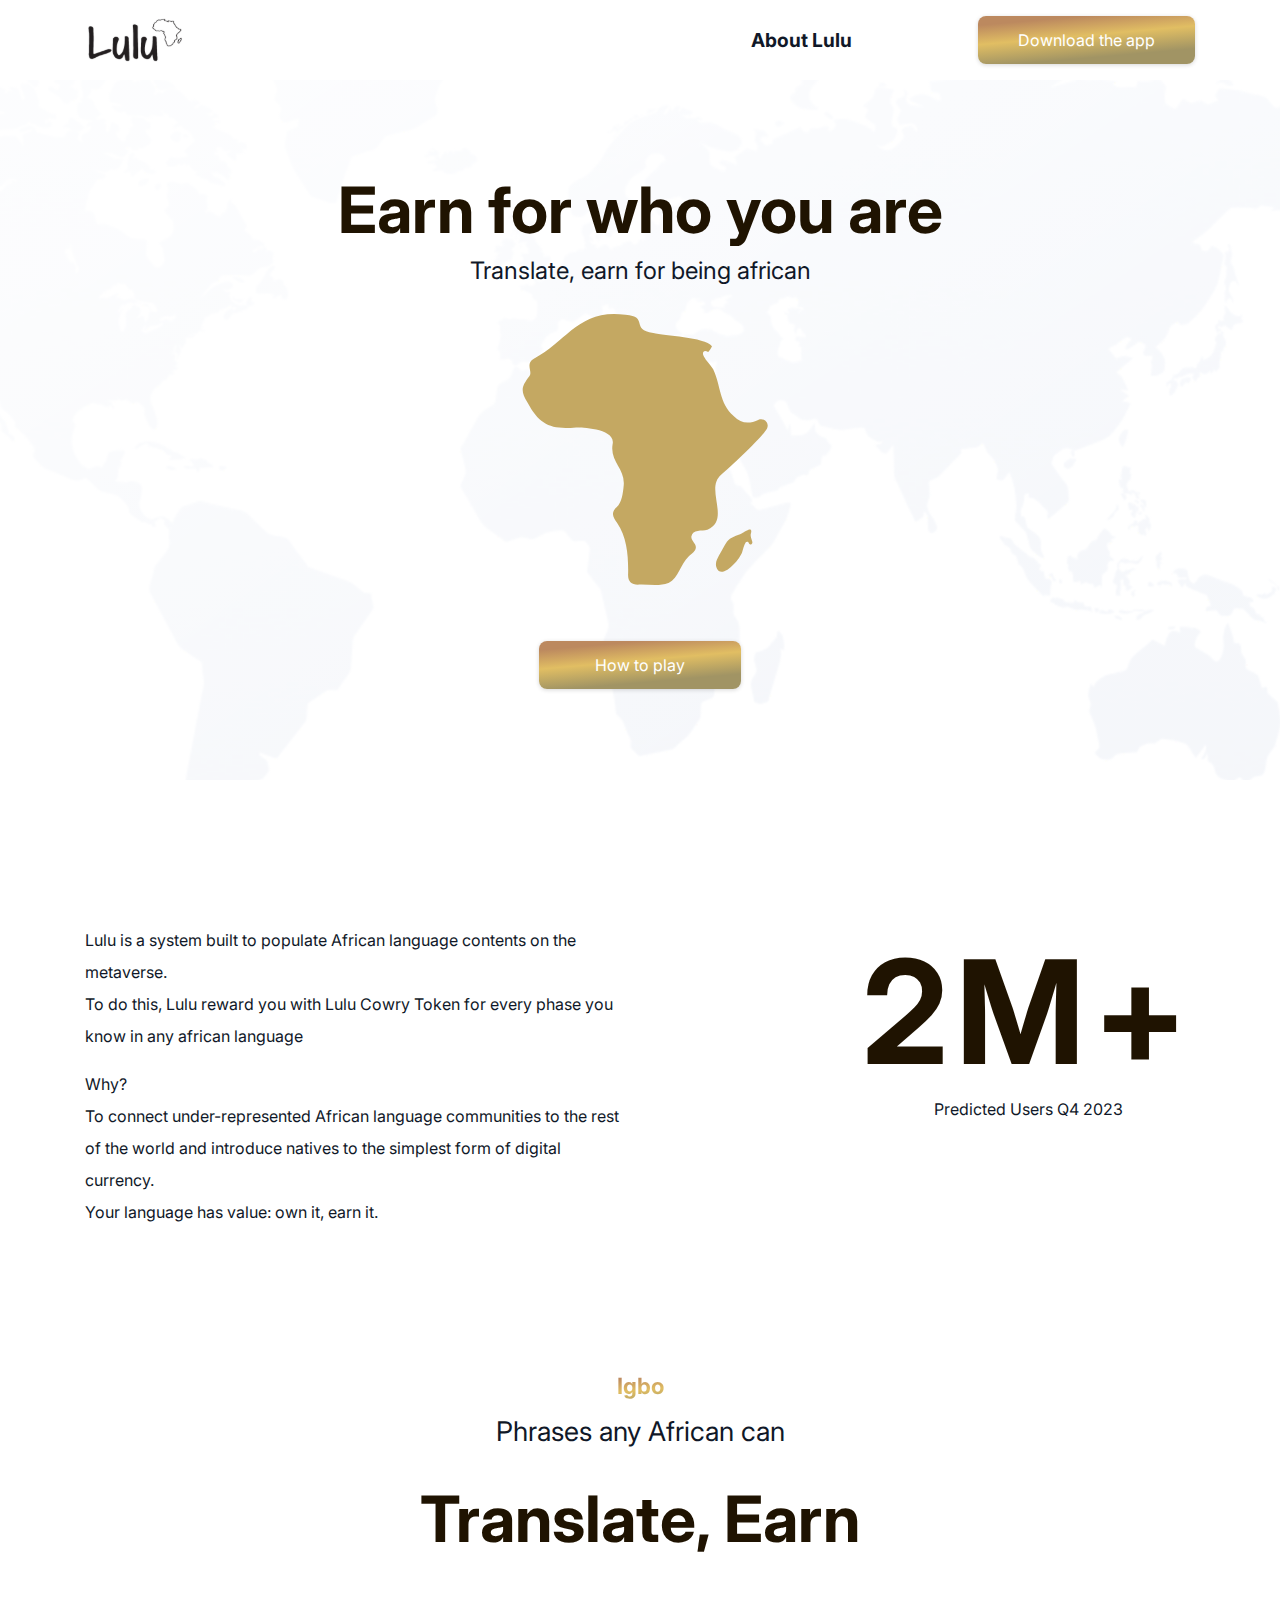
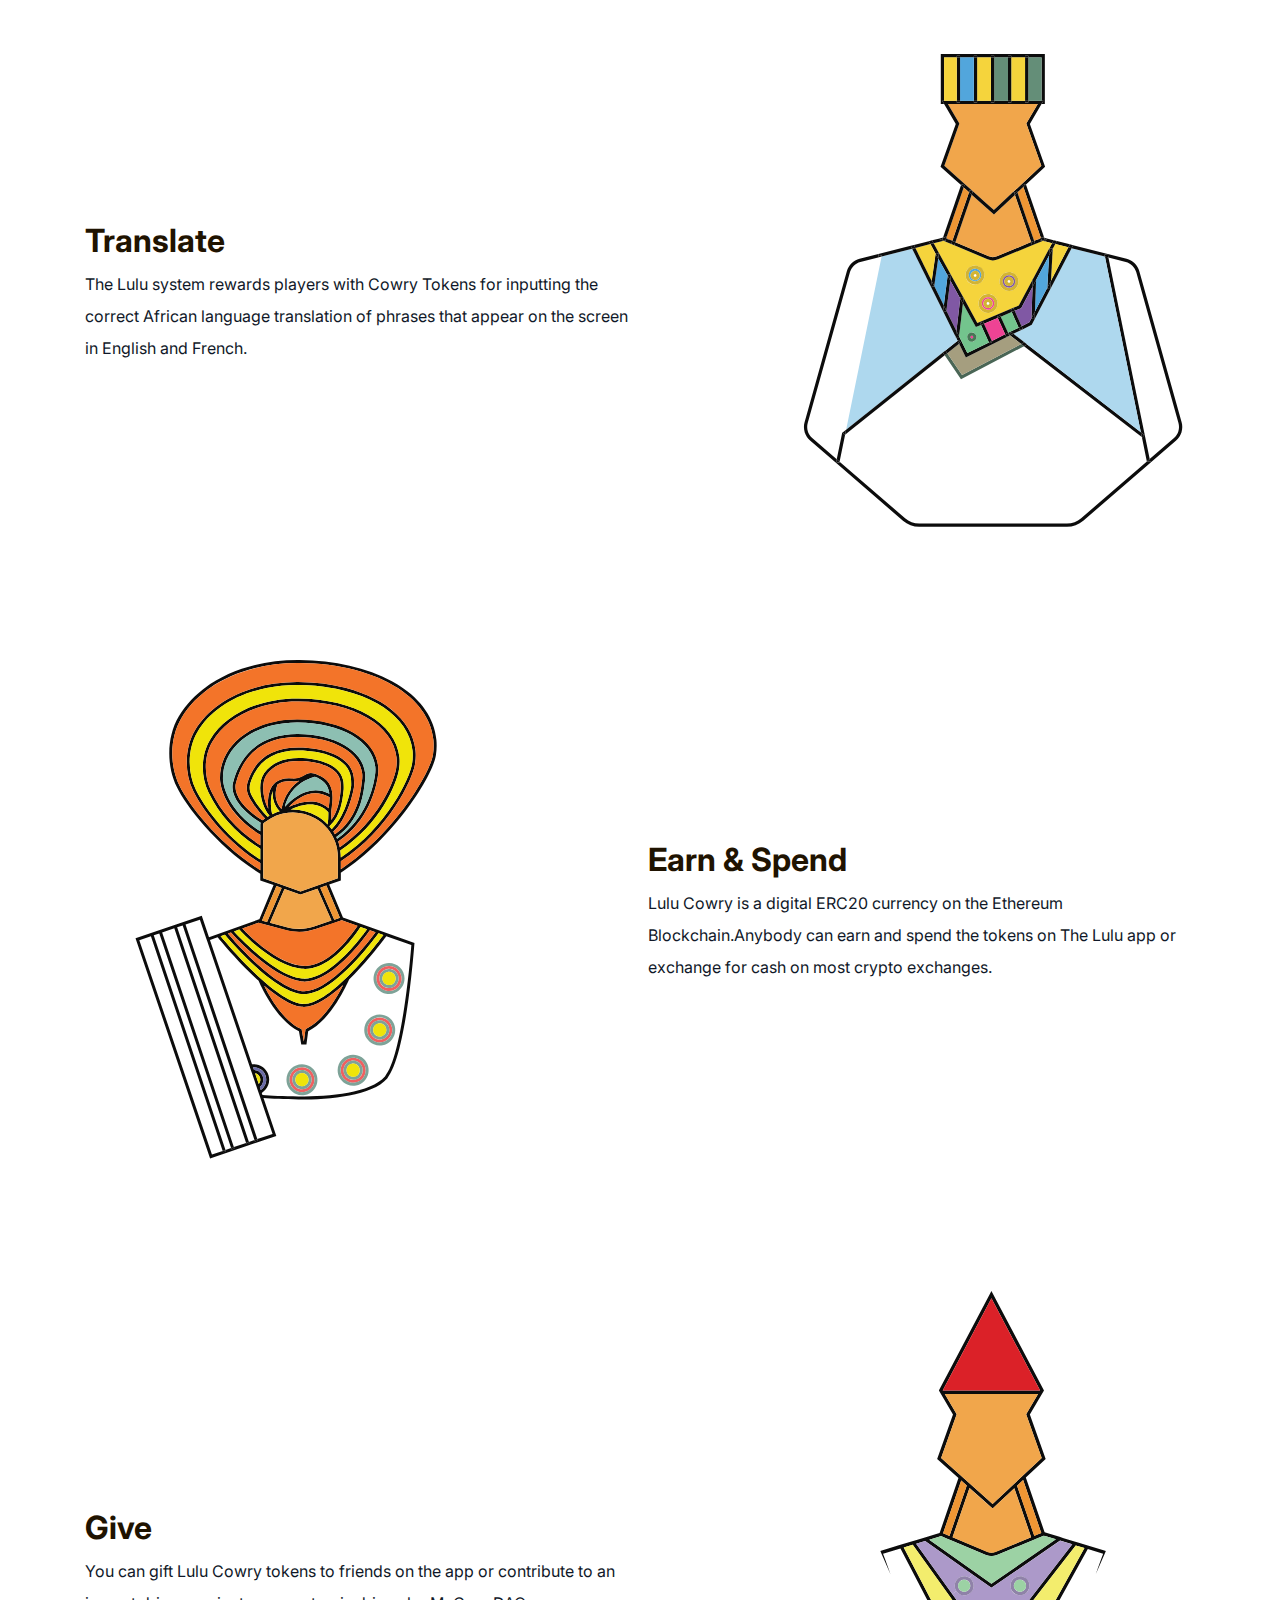
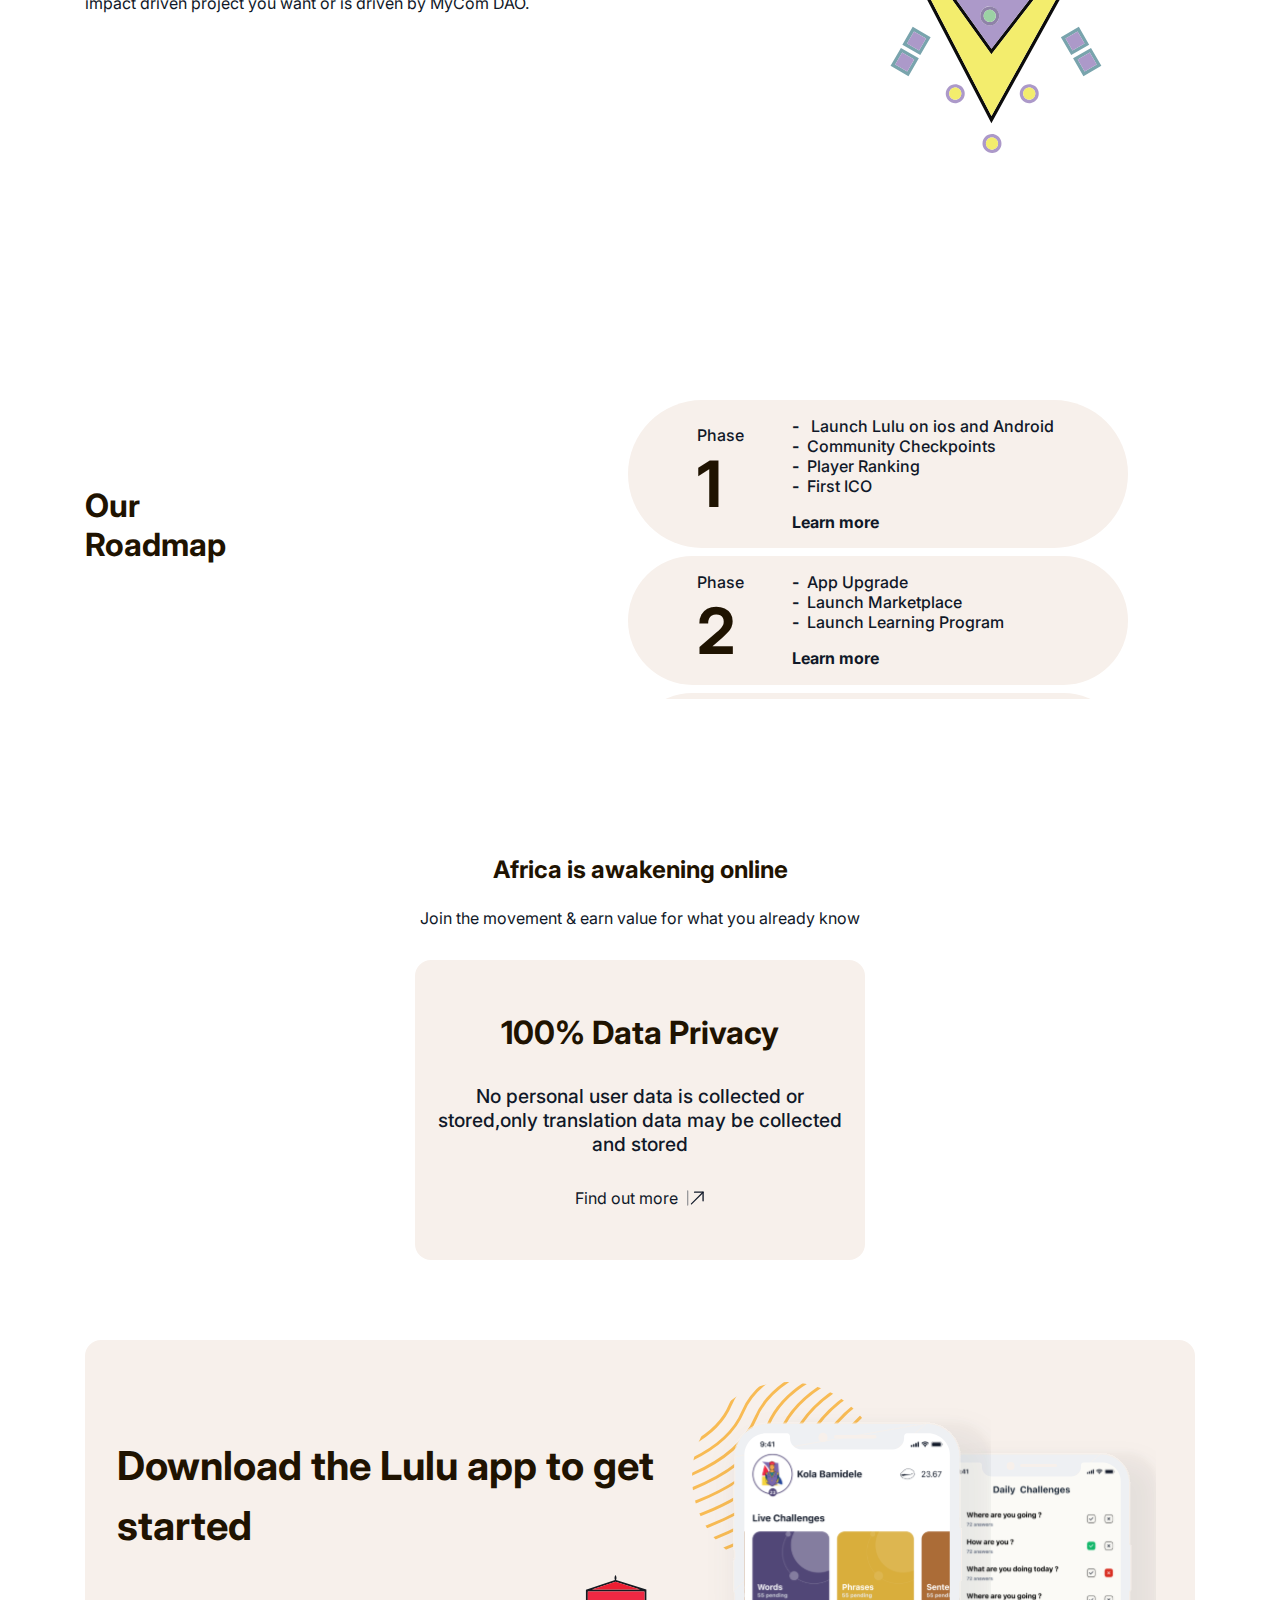
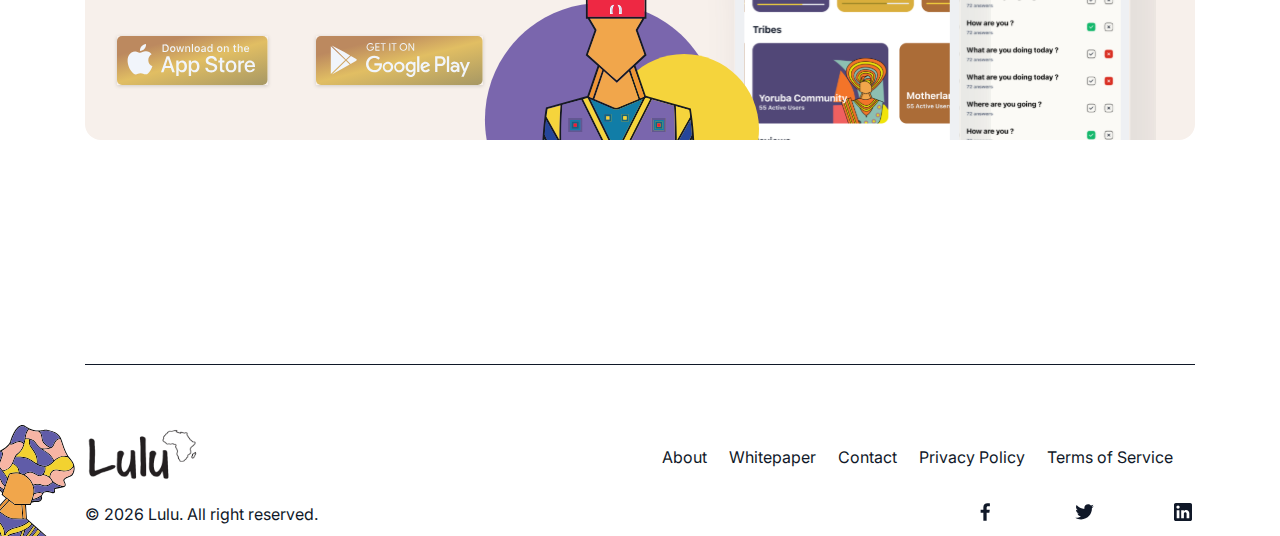
==== index.html @ f9289be5 "lulu web project - first deploy" ====
<!DOCTYPE html>
<html lang="en">
  <head>
    <meta charset="UTF-8" />
    <meta http-equiv="X-UA-Compatible" content="IE=edge" />
    <meta name="viewport" content="width=device-width, initial-scale=1.0" />
    <meta name="description" content="" />
    <link rel="preconnect" href="https://fonts.googleapis.com" />
    <link rel="preconnect" href="https://fonts.gstatic.com" crossorigin />
    <link
      href="https://fonts.googleapis.com/css2?family=Inter:wght@100;300;400;500;600;700;800;900&display=swap"
      rel="stylesheet"
    />
    <link rel="shortcut icon" href="images/Favicon.svg" type="image/x-icon" />
    <link rel="stylesheet" href="css/style.css" />
    <title>Lulu Game</title>
  </head>

  <body>
    <header class="header">
      <nav class="nav container">
        <a href="index.html" class="nav-logo-wrapper">
          <div class="nav-logo">
            <img src="images/Lulu brand image.svg" alt="Lulu logo" />
          </div>
        </a>
        <ul class="nav-list">
          <li class="nav-item__about"><a href="about.html">About Lulu</a></li>
          <li class="nav-item__download gradient">
            <a href="#download">Download the app</a>
          </li>
        </ul>
        <button id="menu-btn" class="menu-btn">
          <img src="images/menu-btn.svg" alt="menu button" />
        </button>
      </nav>
      <div class="mobile-nav-wrapper">
        <nav class="mobile-nav">
            <div class="mobile-nav-logo">
                <a href="index.html"><img src="images/Lulu brand image.svg" alt="lulu game"></a>
                <button class="close-btn">x</button>
            </div>
           <div class="mobile-nav-list-wrapper">
            <ul class="mobile-nav-list">
                <li class="mobile-nav-item"><a href="index.html">Home</a></li>
                <li class="mobile-nav-item"><a href="about.html">About</a></li>
                <li class="mobile-nav-item"><a href="#download">Download the app</a></li>
            </ul>
           </div>
        </nav>
      </div>
    </header>
    <main>
      <section class="hero-section">
        <div class="container centered">
          <div class="hero-wrapper">
            <h1 class="hero-heading__title">Earn for who you are</h1>
            <p class="hero-heading__subtitle">
              Translate, earn for being african
            </p>
            <div class="hero-image">
              <img src="images/SolitaryAfrican.svg" alt="African map" />
            </div>
            <a href="#" class="btn-play gradient"> How to play </a>
          </div>
        </div>
      </section>
      <section class="showcase-section">
        <div class="container">
          <div class="showcase-grid">
            <div class="showcase-vision">
              <p class="showcase-vision__text">
                Lulu is a system built to populate African language contents on
                the metaverse. <br />
                To do this, Lulu reward you with Lulu Cowry Token for every
                phase you know in any african language
              </p>
              <p class="showcase-vision__text">
                Why? <br />
                To connect under-represented African language communities to the
                rest of the world and introduce natives to the simplest form of
                digital currency. <br />
                Your language has value: own it, earn it.
              </p>
            </div>
            <div class="showcase-stats">
              <h1 class="showcase-stats__heading">2M+</h1>
              <p class="showcase-stats__subheading">Predicted Users Q4 2023</p>
            </div>
          </div>
        </div>
      </section>
      <section class="translate-section">
        <!-- <span id="display-text"></span> -->
        <div class="container">
          <div class="translate-heading">
            <span
              id="display-text"
              class="display-translate-text gradient"
            ></span>
            <p class="translate-subtitle">Phrases any African can</p>
            <h1 class="translate-title">Translate, Earn</h1>
          </div>

          <div class="translate-grid --grid-one">
            <div class="translate-info">
              <h3 class="translate-text__header">Translate</h3>
              <p class="translate-text__pg">
                The Lulu system rewards players with Cowry Tokens for inputting
                the correct African language translation of phrases that appear
                on the screen in English and French.
              </p>
            </div>
            <div class="translate-image">
              <img src="images/translate-img.svg" alt="translate" />
            </div>
          </div>

          <div class="translate-grid --grid-two">
            <div class="translate-image__2">
              <img src="images/translate-img-2.svg" alt="translate" />
            </div>
            <div class="translate-info">
              <h3 class="translate-text__header">Earn & Spend</h3>
              <p class="translate-text__pg">
                Lulu Cowry is a digital ERC20 currency on the Ethereum
                Blockchain.Anybody can earn and spend the tokens on The Lulu app
                or exchange for cash on most crypto exchanges.
              </p>
            </div>
          </div>
          <div class="translate-grid --grid-three">
            <div class="translate-info">
              <h3 class="translate-text__header">Give</h3>
              <p class="translate-text__pg">
                You can gift Lulu Cowry tokens to friends on the app or
                contribute to an impact driven project you want or is driven by
                MyCom DAO.
              </p>
            </div>
            <div class="translate-image__3">
              <img src="images/translate-img-3.svg" alt="translate" />
            </div>
          </div>
        </div>
      </section>
      <section class="roadmap-section">
        <div class="container">
          <div class="roadmap-grid">
            <div class="roadmap-text-wrapper">
              <h1 class="translate-text__header">
                Our <br />
                Roadmap
              </h1>
            </div>
            <div class="roadmap-detail">
              <div class="roadmap-detail-list">
                <div class="roadmap-detail-item">
                  <div class="phase">
                    <p class="phase-text">Phase</p>
                    <h1 class="phase-number">1</h1>
                  </div>
                  <div class="phase-info">
                    <ul class="phase-list">
                      <li class="phase-list-item">
                        <span>-</span>
                        Launch Lulu on ios and Android
                      </li>
                      <li class="phase-list-item">
                        <span>-</span>Community Checkpoints
                      </li>
                      <li class="phase-list-item">
                        <span>-</span>Player Ranking
                      </li>
                      <li class="phase-list-item"><span>-</span>First ICO</li>
                    </ul>
                    <a href="#" class="phase-link">Learn more</a>
                  </div>
                </div>
                <div class="roadmap-detail-item --two">
                  <div class="phase">
                    <p class="phase-text">Phase</p>
                    <h1 class="phase-number">2</h1>
                  </div>
                  <div class="phase-info">
                    <ul class="phase-list">
                      <li class="phase-list-item"><span>-</span>App Upgrade</li>
                      <li class="phase-list-item">
                        <span>-</span>Launch Marketplace
                      </li>
                      <li class="phase-list-item">
                        <span>-</span>Launch Learning Program
                      </li>
                    </ul>
                    <a href="#" class="phase-link">Learn more</a>
                  </div>
                </div>
                <div class="roadmap-detail-item --three">
                  <div class="phase">
                    <p class="phase-text">Phase</p>
                    <h1 class="phase-number">3</h1>
                  </div>
                  <div class="phase-info">
                    <ul class="phase-list">
                      <li class="phase-list-item">
                        <span>-</span>Blockchain Dev
                      </li>
                      <li class="phase-list-item">
                        <span>-</span>Token Pre-sale
                      </li>
                      <li class="phase-list-item">
                        <span>-</span>Exchange Utility
                      </li>
                    </ul>
                    <a href="#" class="phase-link">Learn more</a>
                  </div>
                </div>
                <div class="roadmap-detail-item --four">
                  <div class="phase">
                    <p class="phase-text">Phase</p>
                    <h1 class="phase-number">4</h1>
                  </div>
                  <div class="phase-info">
                    <ul class="phase-list">
                      <li class="phase-list-item"><span>-</span>App Upgrade</li>
                      <li class="phase-list-item">
                        <span>-</span>Passport NFTs
                      </li>
                      <li class="phase-list-item"><span>-</span>Expansion</li>
                    </ul>
                    <a href="#" class="phase-link">Learn more</a>
                  </div>
                </div>

                <!-- list ends here -->
              </div>
            </div>
          </div>
        </div>
      </section>
      <section id="download" class="cta-section">
        <div class="container">
          <div class="cta-heading">
            <h3 class="cta-heading-title">Africa is awakening online</h3>
            <p>Join the movement & earn value for what you already know</p>
          </div>
          <div class="cta-privacy-info">
            <div class="cta-privacy-detail">
              <h2 class="cta-privacy-detail__heading">100% Data Privacy</h2>
              <p class="cta-privacy-detail__subheading">
                No personal user data is collected or stored,only translation
                data may be collected and stored
              </p>
              <a href="#" target="_blank" class="cta-privacy-link"
                >Find out more
                <span><img src="images/send.svg" alt="find out more" /></span
              ></a>
            </div>
          </div>
          <div  class="cta-download-app">
            <div class="cta-download-text">
              <h2 class="cta-download-heading">
                Download the Lulu app to get started
              </h2>
              <div class="cta-download-btns">
                <a href="#" target="_blank" class="cta-apple-store">
                  <img src="images/Apple Store.svg" alt="apple store link" />
                </a>
                <a href="#" target="_blank" class="cta-play-store">
                  <img
                    src="images/Google Play Store.svg"
                    alt="play store link"
                  />
                </a>
              </div>
            </div>
            <div class="cta-download-images">
              <img src="images/LuluApp.svg" alt="Lulu application Preview" />
            </div>
            <div class="cta-download-abslt-image">
              <img src="images/Component 5.svg" alt="" />
            </div>
          </div>
        </div>
      </section>
    </main>
    <footer class="footer">
      <div class="footer-corner-img">
        <img src="images/Component 20.svg" alt="footer style image" />
      </div>
      <div class="container">
        <nav class="footer-nav">
          <div class="footer-logo">
            <a href="index.html" class="footer-brand-logo">
              <img src="images/Lulu brand image.svg" alt="footer logo" />
            </a>
          </div>
          <ul class="footer-nav-list">
            <li class="footer-nav-item"><a href="about.html">About</a></li>
            <li class="footer-nav-item">
              <a
                target="_blank"
                href="https://docs.google.com/document/d/1pJxqsU8QttzVwh_qinim7D6WKgXvRGmLxO1Ph74bRxA/"
                >Whitepaper</a
              >
            </li>
            <li class="footer-nav-item"><a href="contact.html">Contact</a></li>
            <li class="footer-nav-item">
              <a href="privacy_policy.html">Privacy Policy</a>
            </li>
            <li class="footer-nav-item">
              <a href="terms_of_service.html">Terms of Service</a>
            </li>
          </ul>
        </nav>
        <nav class="footer-social-nav">
          <div class="footer-copyright">
            <p>&copy; <span id="full-year"></span> Lulu. All right reserved.</p>
          </div>
          <ul class="footer-social-nav-list">
            <li class="footer-social-nav-item">
              <a href="https://www.facebook.com/profile.php?id=100083883000128">
                <img src="images/Facebook.svg" alt="" />
              </a>
            </li>
            <li class="footer-social-nav-item">
              <a
                href="https://twitter.com/MyComDAO?t=y-VAnrX6TynTQnf71ieRLw&s=09"
              >
                <img src="images/Twitter.svg" alt=""
              /></a>
            </li>
            <li class="footer-social-nav-item">
              <a href="https://www.linkedin.com/company/mycom-dao/">
                <img src="images/LinkedIn.svg" alt=""
              /></a>
            </li>
          </ul>
        </nav>
      </div>
    </footer>
     
    </style>
    <script src="js/index.js" defer></script>
    <script src="js/main.js" defer></script>
  </body>
</html>
---- css/style.css ----
*,
*::after,
*::before {
  box-sizing: border-box;
  margin: 0;
  padding: 0;
}

:root {
  --font-size-md: 1.2rem;
  --font-size-sm: 1rem;
  --font-size-lg: 1.5rem;
  --font-size-xl: 2rem;
  --color-body: #101828;
  --color-heading: #1f1301;
  --color-primary: #e1be63;
  --color-secondary: #a19464;
  --color-tertiary: #bc895f;
  --color-secondary-2: #f7f0eb;
  --gradient-mix: linear-gradient(
    355deg,
    rgba(161, 148, 100, 1) 23%,
    rgba(225, 190, 99, 1) 57%,
    rgba(188, 137, 95, 1) 86%
  );
}
html {
  overflow-x: hidden;
  scroll-behavior: smooth;
  text-rendering: optimizelegibility;
  -webkit-font-smoothing: antialiased;
}

a {
  color: inherit;
  text-decoration: none;
}

body::-webkit-scrollbar {
  width: 1em;
}

body::-webkit-scrollbar-track {
  /* box-shadow: inset 0 0 6px rgba(0, 0, 0, 0.3); */
  box-shadow: inset 0 0 6px var(--color-secondary-2);
}

body::-webkit-scrollbar-thumb {
  /* background-color: rgb(32, 32, 32); */
  background-color: var(--color-secondary-2);
  /* box-shadow: var(--shadow-1); */
  border: 1px solid var(--color-primary);
  border-radius: 30px;
}

body {
  font-family: "Inter", sans-serif;
  font-size: 16px;
  color: var(--color-body);
}
h1,
h2,
h3,
h4,
h5,
h6 {
  color: var(--color-heading);
}
.container {
  width: 100%;
  padding-right: 15px;
  padding-left: 15px;
  margin-right: auto;
  margin-left: auto;
}

.nav {
  display: flex;
  /* width: 90%; */
  justify-content: space-between;
  align-items: center;
  /* margin-left: 5%;
  margin-right: 5%; */
}
.nav-logo {
  width: 100px;
  height: 80px;
}
.nav-logo img {
  width: 100%;
  height: 100%;
  object-fit: contain;
}
.nav-list {
  display: flex;
  justify-content: space-between;
  align-items: center;
  width: 40%;
  list-style: none;
}
.nav-item__about {
  font-size: 1.2rem;
  font-weight: bold;
}
.nav-item__download {
  padding: 0.85rem 2.5rem;
  font-size: var(--font-size-sm);
  color: #fff;
  border-radius: 0.5rem;
  box-shadow: rgba(0, 0, 0, 0.16) 0px 1px 4px;
}
.menu-btn {
  visibility: hidden;
  display: none;
  border: none;
  background: none;
  width: 50px;
  height: auto;
  padding: 0;
  margin: 0;
}
.menu-btn img {
  width: 100%;
  height: 100%;
}

.mobile-nav-wrapper {
  visibility: hidden;
  opacity: 0;
  display: none;
}
.gradient {
  background: linear-gradient(
    355deg,
    rgba(161, 148, 100, 1) 23%,
    rgba(225, 190, 99, 1) 57%,
    rgba(188, 137, 95, 1) 86%
  );
}
/* header */

.header {
  display: block;
  /* position: fixed; */
  left: 0;
  right: 0;
  top: 0;
  width: 100%;
  z-index: 22;
  background-color: #fff;
  /* box-shadow: rgba(0, 0, 0, 0.1) 0px 4px 12px; */
}

/* hero section */
.hero-section {
  width: 100%;
  height: 800px;
  background-image: linear-gradient(
      326deg,
      rgba(255, 255, 255, 0.5) 23%,
      rgba(255, 255, 255, 0.8) 87%
    ),
    url("/images/HeroImage.png");
  background-repeat: no-repeat;
  background-size: auto;
  background-position: center;
}

.hero-heading__title {
  font-size: 4rem;
  padding-bottom: 0.5rem;
}
.hero-heading__subtitle {
  font-size: 1.5rem;
  padding-bottom: 1rem;
}
.hero-wrapper {
  display: flex;
  flex-direction: column;
  align-items: center;
  justify-content: center;
}
.hero-image {
  width: 300px;
  height: 300px;
  margin-bottom: 1.5rem;
}
.hero-image img {
  width: 100%;
  height: 100%;
  object-fit: contain;
}
.centered {
  display: flex;
  align-items: center;
  justify-content: center;
  height: 100%;
}

.btn-play {
  padding: 0.85rem 3.5rem;
  font-size: var(--font-size-sm);
  color: #fff;
  border-radius: 0.5rem;
  margin-top: 1rem;
  box-shadow: rgba(0, 0, 0, 0.16) 0px 1px 4px;
}

/* showcase section */
.showcase-section {
  height: auto;
  padding-top: 9rem;
  padding-bottom: 3rem;
}
.showcase-grid {
  display: grid;
  grid-template-columns: repeat(2, 1fr);

  grid-gap: 1rem;
}
.showcase-vision {
  text-align: left;
}
.showcase-vision__text {
  margin-bottom: 1rem;
  line-height: 2;
}
.showcase-stats {
  display: flex;
  align-items: center;
  justify-self: right;
  flex-direction: column;
}

.showcase-stats__heading {
  font-size: 9rem;
  letter-spacing: 0.5rem;
}

/* translate section */

.translate-section {
  padding-top: 5rem;
  padding-bottom: 3rem;
}
.translate-grid {
  display: grid;
  grid-template-columns: repeat(2, 1fr);
  grid-gap: 1rem;
  padding-top: 5rem;
  padding-bottom: 3rem;
}
.translate-info {
  align-self: center;
}
.translate-image {
  text-align: right;
}
.translate-image__2 {
  text-align: left;
}
.translate-image__3 {
  text-align: right;
}
.translate-heading {
  text-align: center;
}
.display-translate-text {
  font-size: 1.4rem;
  font-weight: bold;
  -webkit-background-clip: text;
  -webkit-text-fill-color: transparent;
  padding-bottom: 1rem;
}

.translate-title {
  font-size: 4rem;
  padding: 1rem 0;
}
.translate-subtitle {
  font-size: 1.7rem;
  padding: 1rem 0;
}

.translate-text__header {
  color: var(--color-heading);
  font-size: 2rem;
  padding-bottom: 0.5rem;
}
.translate-text__pg {
  color: var(--color-body);
  line-height: 2;
}

/* roadmap */
.roadmap-section {
  padding: 3rem 0;
}
.roadmap-grid {
  display: grid;
  grid-template-columns: 40% 60%;
  grid-gap: 1rem;
}
.roadmap-text-wrapper {
  align-self: center;
}
.roadmap-detail {
  height: 300px;
}
.roadmap-detail-list {
  width: 100%;
  overflow-y: scroll;
  height: 100%;
  display: flex;
  align-items: center;
  flex-direction: column;
  justify-content: center;
  /* padding: 1rem; */
  padding-top: 19rem;
  padding-bottom: 1rem;
}
.roadmap-detail-list::-webkit-scrollbar {
  display: none;
}
.roadmap-detail-item {
  width: 500px;
  height: 150px;
  border-radius: 8rem;
  background-color: var(--color-secondary-2);
  margin-bottom: 0.5rem;
  display: flex;
  align-items: center;
  padding: 1rem 1.3rem;
  font-weight: 500;
  /* justify-content: space-evenly; */
}
.phase {
  margin: 0 3rem;
}
.phase-number {
  font-size: 4rem;
}
.phase-list {
  list-style-type: none;
  margin-bottom: 1rem;
}
.phase-list-item span {
  font-weight: bold;
  margin-right: 0.5rem;
}
.phase-link {
  padding-top: 1.5rem;
  font-weight: bold;
}

/* cta-section */

.cta-section {
  padding-top: 5rem;
}

.cta-heading {
  text-align: center;
  margin-bottom: 2rem;
}
.cta-heading-title {
  font-size: 1.5rem;
  padding-bottom: 1.5rem;
  padding-top: 3rem;
}
.cta-privacy-info {
  display: flex;
  flex-direction: column;
  align-items: center;
  justify-content: center;
}
.cta-privacy-detail {
  width: 450px;
  height: 300px;
  background-color: var(--color-secondary-2);
  display: flex;
  text-align: center;
  flex-direction: column;
  align-items: center;
  justify-content: center;
  padding: 1rem;
  border-radius: 1rem;
}
.cta-privacy-detail__heading {
  font-size: 2rem;
  padding-bottom: 2rem;
}
.cta-privacy-detail__subheading {
  font-size: 1.2rem;
  padding-bottom: 2rem;
  font-weight: 500;
}
.cta-privacy-link {
  display: flex;
  align-items: center;
}
.cta-privacy-link span {
  margin-left: 0.5rem;
  width: 20px;
  height: 20px;
}
.cta-privacy-link span img {
  width: 100%;
  height: 100%;
  object-fit: contain;
}
.cta-privacy-link:hover {
  color: var(--color-primary);
}
.cta-privacy-link:hover span img {
  transform: scale(0.9);
}

.cta-download-app {
  position: relative;
  display: grid;
  grid-template-columns: 55% 45%;
  margin: 5rem 0;
  padding: 1rem 2rem;
  height: 400px;
  overflow: hidden;
  border-radius: 1rem;
  background-color: var(--color-secondary-2);
}
.cta-download-images {
  width: 100%;
  height: 600px;
}
.cta-download-text {
  margin-top: 5rem;
}
.cta-download-heading {
  font-size: 2.5rem;
  line-height: 1.5;
}
.cta-download-images img {
  width: 100%;
  height: 100%;
  object-fit: contain;
}
.cta-download-btns {
  display: flex;
  align-items: center;
  margin-top: 5rem;
}
.cta-apple-store {
  margin-right: 3rem;
}
.cta-apple-store img,
.cta-play-store img {
  box-shadow: rgba(0, 0, 0, 0.16) 0px 1px 4px;
}
.cta-download-abslt-image {
  position: absolute;
  bottom: -10rem;
  left: 26rem;
}

/* footer main */
.footer {
  overflow: hidden;
  position: relative;
  padding-top: 9rem;
  padding-bottom: 0.5rem;
}
.footer-nav,
.footer-social-nav {
  display: flex;
  align-items: center;
  padding-top: 4rem;
  justify-content: space-between;
  border-top: 1px solid var(--color-body);
}
.footer-social-nav {
  padding-top: 1rem;
  border: none;
}
.footer-nav-list,
.footer-social-nav-list {
  display: flex;
  align-items: center;
  justify-content: space-evenly;
  width: 45%;
  list-style: none;
}
.footer-social-nav-list {
  justify-content: space-between;
  width: 20%;
}

.footer-corner-img {
  position: absolute;
  left: -10rem;
  bottom: -13.7rem;
  transform: rotate(19deg);
}
.signature {
  line-height: 1.5;
}

/* ################ about section -page 2 ######### */
.about-section {
  padding-top: 3rem;
  background-image: linear-gradient(
      326deg,
      rgba(255, 255, 255, 0.5) 23%,
      rgba(255, 255, 255, 0.8) 87%
    ),
    url("/images/SolitaryAfrican.svg"), url("/images/HeroImage.png");
  width: 100%;
  height: 100%;
  background-repeat: no-repeat;
  background-position: center;
}
.about-heading,
.how-it-work-heading {
  text-align: center;
  padding-bottom: 1rem;
}
.about-text,
.how-it-work-text {
  padding-bottom: 1.5rem;
  line-height: 2;
  text-align: justify;
  text-justify: inter-word;
}

/* ###################### privacy-policy & terms and condition - page 3 & 4 ###################### */

.privacy-policy-section,
.terms_and_condition-section {
  padding-top: 3rem;
  padding-bottom: 3rem;
  width: 100%;
  height: 100%;
  background-image: linear-gradient(
      226deg,
      rgba(255, 255, 255, 0.7) 23%,
      rgba(255, 255, 255, 0.7) 87%
    ),
    url("/images/HeroImage.png");
  background-position: center;
  background-size: contain;
}

.privacy-policy-heading,
.terms_and_condition-heading {
  text-align: center;
}

.privacy-policy-text,
.terms_and_condition-text {
  line-height: 2;
  text-align: justify;
  text-justify: inter-word;
}
.privacy-outer-list {
  list-style: none;
}
.privacy-inner-list {
  margin-left: 3rem;
}

/* ########### contact section - page 5 ########### */

.contact-section {
  padding-top: 5rem;
  padding-bottom: 3rem;
  width: 100%;
  height: 100%;
}

.contact-grid {
  display: grid;
  grid-template-columns: repeat(2, 1fr);
  grid-gap: 1rem;
}

.contact-info-detail:not(:last-child) {
  margin-bottom: 2rem;
}
.contact-info-heading {
  padding-bottom: 2rem;
}
.contact-info-heading h2 {
  padding-bottom: 1rem;
}
.contact-icon,
.contact-type {
  padding-bottom: 1rem;
}

.get-direction {
  padding-top: 1rem;
}

.contact-company-image {
  align-self: center;
}
.contact-company-image img {
  width: 100%;
  height: 100%;
  object-fit: contain;
}

/*######################### responsiveness   #################################### */
@media (max-width: 575px) {
  .showcase-grid,
  .translate-grid,
  .roadmap-grid,
  .contact-grid,
  .cta-download-app {
    grid-template-columns: 100%;
    grid-template-rows: 1fr;
    grid-row-gap: 1.5rem;
  }
  .centered {
    height: 100%;
  }
  .hero-section {
    height: 650px;
  }
  .about-section {
    padding-top: 2rem;
  }
  .showcase-section {
    padding-top: 1rem;
  }
  .showcase-stats {
    justify-self: center;
  }
  .showcase-stats__heading {
    font-size: 8rem;
  }
  .hero-heading__title {
    font-size: 2.5rem;
    text-align: center;
    padding-bottom: 1rem;
  }
  .hero-heading__subtitle {
    font-size: 1.2rem;
  }
  .footer {
    padding-top: 3rem;
  }
  .footer::before,
  .footer::after,
  .footer-nav-list::before,
  .footer-nav-list::after {
    margin: 0;
    padding: 0;
  }
  .footer-nav,
  .footer-social-nav {
    flex-direction: column;
    padding-top: 1rem;
    padding-bottom: 1rem;
  }
  .footer-social-nav-list {
    width: 100%;
    justify-content: space-evenly;
  }
  .footer-logo {
    padding-bottom: 0.5rem;
  }
  .footer-corner-img {
    display: none;
    visibility: hidden;
  }
  .footer-nav-list {
    width: 100%;
    flex-wrap: wrap;
  }
  .menu-btn {
    visibility: visible;
    display: block;
  }
  .nav-list {
    display: none;
    visibility: hidden;
  }

  .roadmap-detail {
    align-self: center;
  }
  .roadmap-detail-item {
    width: 370px;
    border-radius: 5rem;
    font-size: 0.9rem;
  }
  .translate-image {
    text-align: center;
    align-self: center;
  }
  .translate-image img {
    width: 95%;
  }
  .cta-privacy-detail {
    width: 95%;
  }
  .translate-image__3 {
    order: 1;
  }
  .translate-info {
    order: 2;
  }
  .cta-download-heading {
    font-size: 1.5rem;
  }
  .cta-download-text {
    margin-top: 0.5rem;
  }
  .cta-download-abslt-image {
    left: 0;
    bottom: -14rem;
  }
  .cta-apple-store {
    margin-right: 1rem;
  }
  .cta-download-app {
    padding: 1rem;
  }
  .contact-section {
    padding-top: 7rem;
  }
  .contact-info {
    align-self: center;
  }
  .translate-title {
    font-size: 2.5rem;
  }
  .translate-subtitle {
    font-size: 1.2rem;
  }
  .contact-section {
    padding-top: 3rem;
  }
  .signature {
    flex-wrap: wrap;
    font-size: 1rem;
    list-style: none;
  }
  .signature-code {
    font-size: 0.9rem;
  }

  /* mobile navigation */

  .mobile-nav-wrapper {
    display: block;
    position: absolute;
    width: 100%;
    height: 100vh;
    top: 0px;
    opacity: 0;
    left: -1000px;
    right: 0;
    background-color: rgba(0, 0, 0, 0.62);
    z-index: 1;
    transition: all 1s ease-in-out;
    visibility: hidden;
    transform: translateX(-1000px);
  }

  .mobile-nav {
    background-color: #fff;
    width: 75%;
    height: 100vh;
    position: absolute;
    z-index: 2;
    display: grid;
    visibility: hidden;
    transition: all 1s ease-out;
    opacity: 0;
    transform: translateX(-1000px);
    grid-template-rows: 30% 70%;
    grid-template-columns: auto;
    box-shadow: rgba(0, 0, 0, 0.1) 0px 4px 12px;
  }

  .mobile-nav-wrapper.open {
    opacity: 1;
    transition: all 1s;
    visibility: visible;
    left: 0;
    transform: translateX(0px);
  }
  .mobile-nav-wrapper.open .mobile-nav {
    transform: translateX(0px);
    opacity: 1;
    visibility: visible;
  }

  .mobile-nav-list-wrapper,
  .mobile-nav-logo {
    display: flex;
    align-items: center;
    justify-content: center;
    flex-direction: column;
  }
  .mobile-nav-logo a {
    width: 60%;
  }
  .mobile-nav-logo {
    position: relative;
  }
  .mobile-nav-list {
    list-style: none;
    height: 100%;
  }
  .close-btn {
    position: absolute;
    color: var(--color-tertiary);
    top: 1rem;
    border: 0;
    right: 5%;
    outline: 0;
    padding: 0.3rem 0.7rem;
    font-weight: bold;
    font-size: 1.4rem;
    border-radius: 100%;
    background-color: var(--color-secondary-2);
  }

  .mobile-nav-item {
    padding: 2rem 0;
    font-size: 1.5rem;
    font-weight: 500;
  }
  .mobile-nav-item:not(:last-child) {
    border-bottom: 1.5px solid #1f1301;
  }
  .mobile-nav-item:not(:last-child):hover {
    border-bottom: 1.5px solid var(--color-primary);
    transition: 0.5s;
  }
  .mobile-nav-item:hover {
    transform: scale(1.1);
    transition: 0.5s;
    color: var(--color-tertiary);
  }
}

@media (min-width: 576px) and (max-width: 767px) {
  .container {
    width: 540px;
  }
  .privacy-policy-text {
    text-align: left;
  }
}
@media (min-width: 768px) and (max-width: 991px) {
  .container {
    width: 720px;
  }
}
@media (min-width: 992px) and (max-width: 1199px) {
  .container {
    width: 960px;
  }
}
@media (min-width: 1200px) and (max-width: 1399px) {
  .container {
    width: 1140px;
  }
  .hero-section {
    height: 700px;
  }
  .cta-download-abslt-image {
    /* width: 100px;
    height: 100px; */
    left: 24rem;
    bottom: -8rem;
  }
  .cta-download-abslt-image img {
    width: 80%;
    height: 100%;
  }
  .footer-corner-img {
    width: 50%;
    height: 50%;
    left: -19rem;
    bottom: -2.8rem;
  }
  .footer-corner-img img {
    width: 100%;
    height: 100%;
  }
  .footer-nav-list {
    width: 50%;
  }
}
@media (min-width: 1400px) {
  .container {
    width: 1320px;
  }
  .hero-section {
    height: 800px;
  }
  .contact-section {
    padding-top: 8rem;
    padding-bottom: 1rem;
  }
}
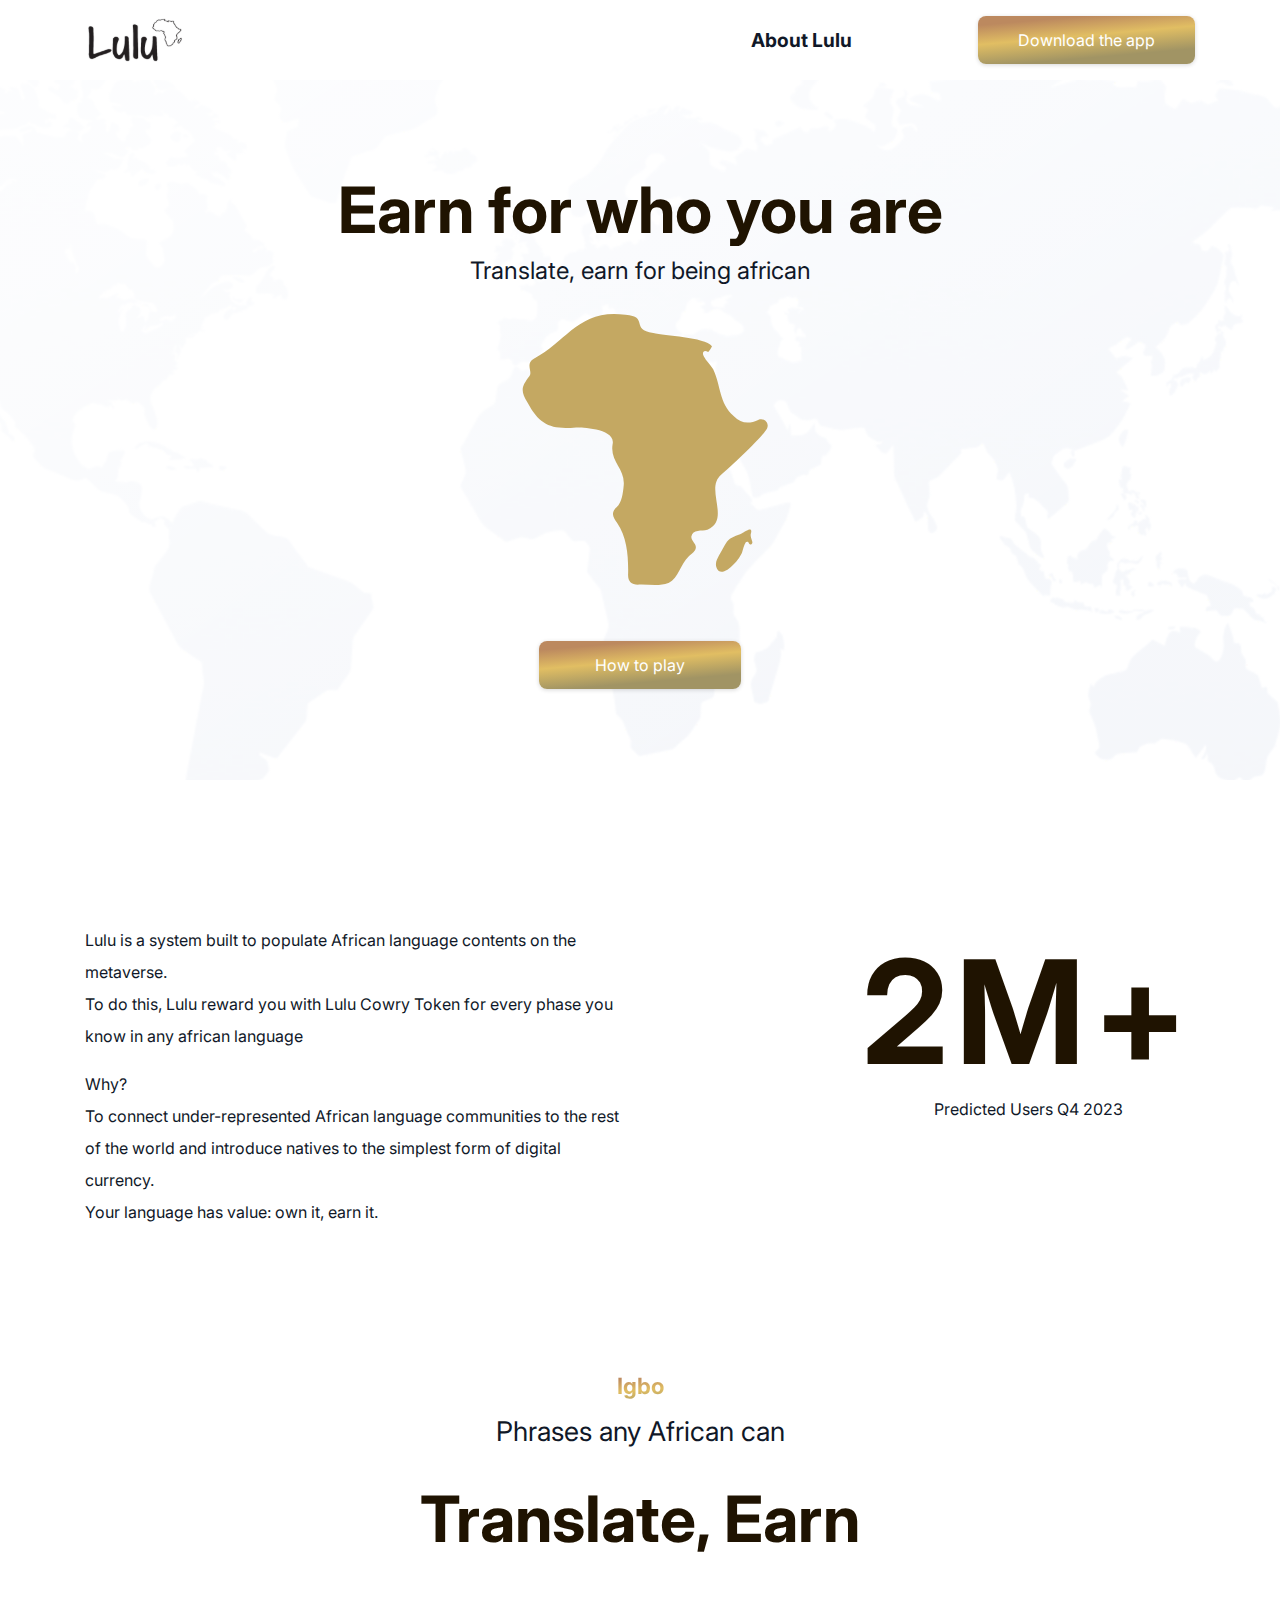
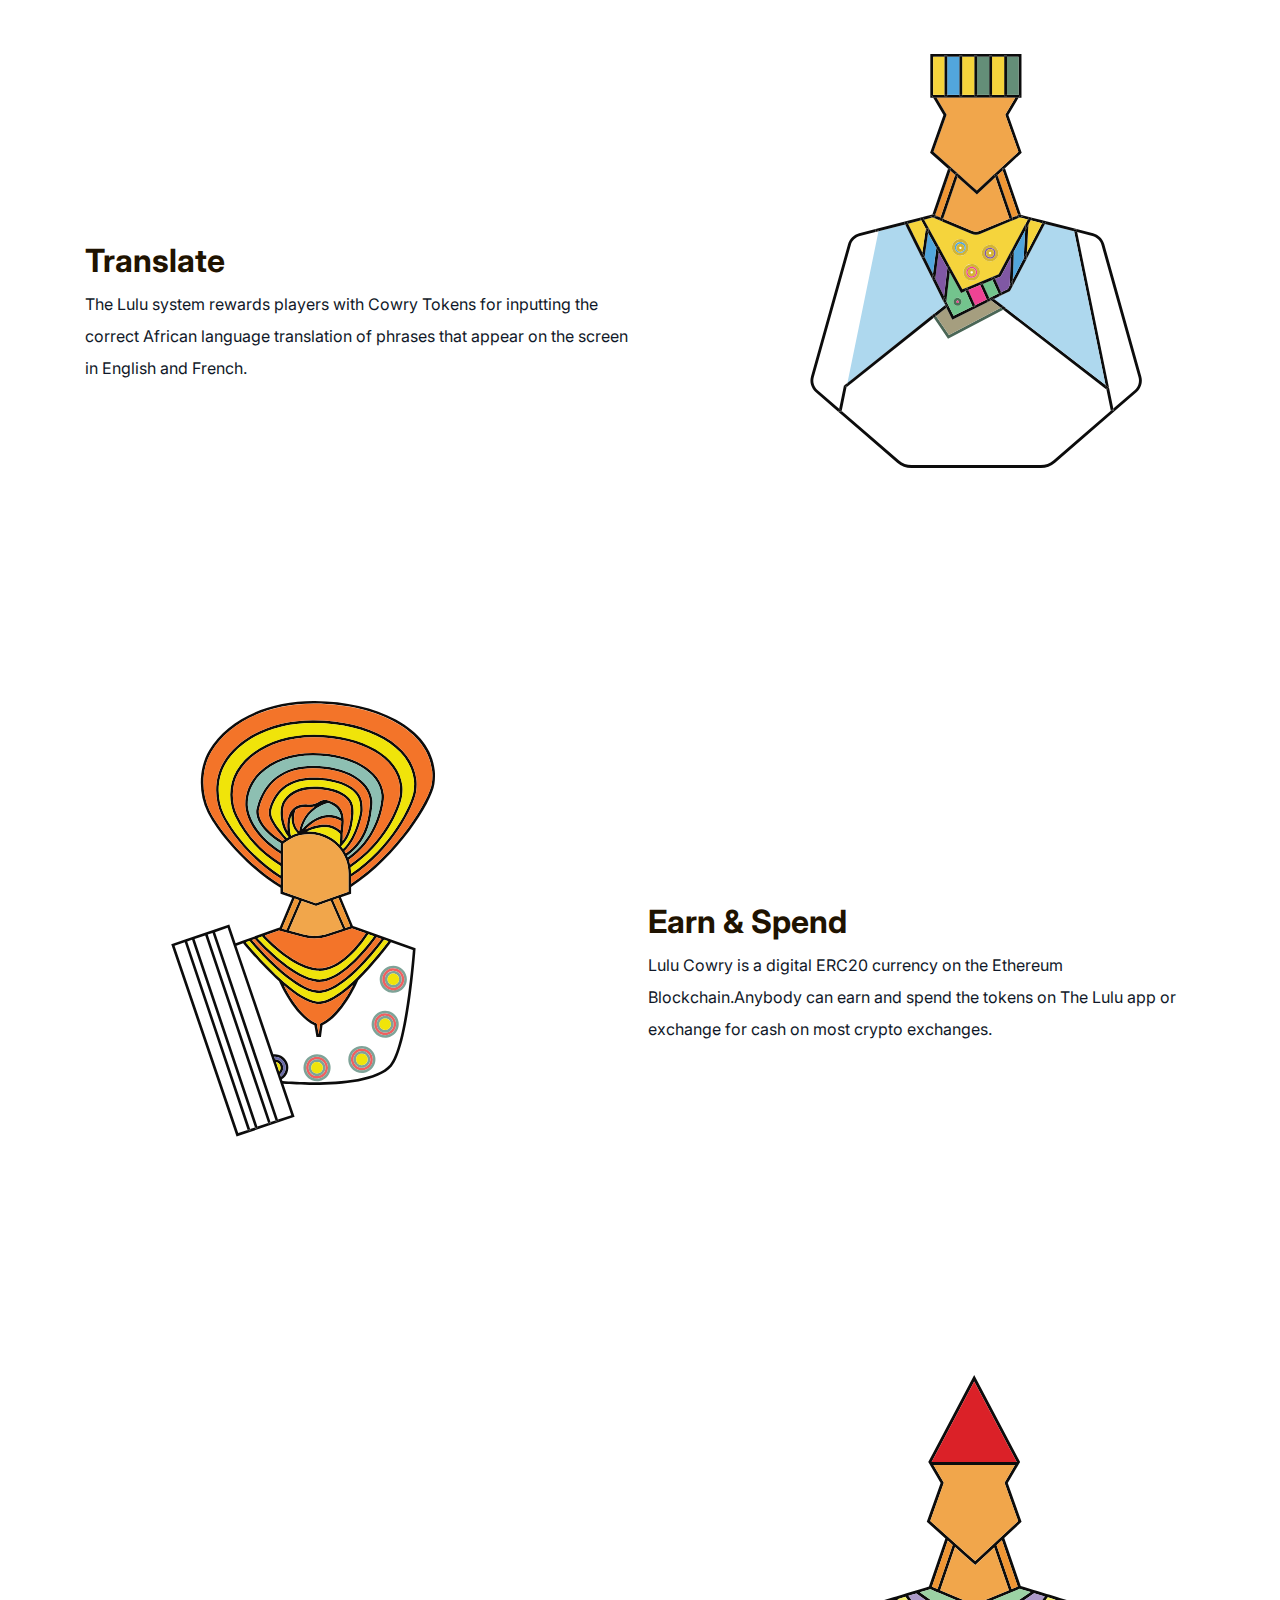
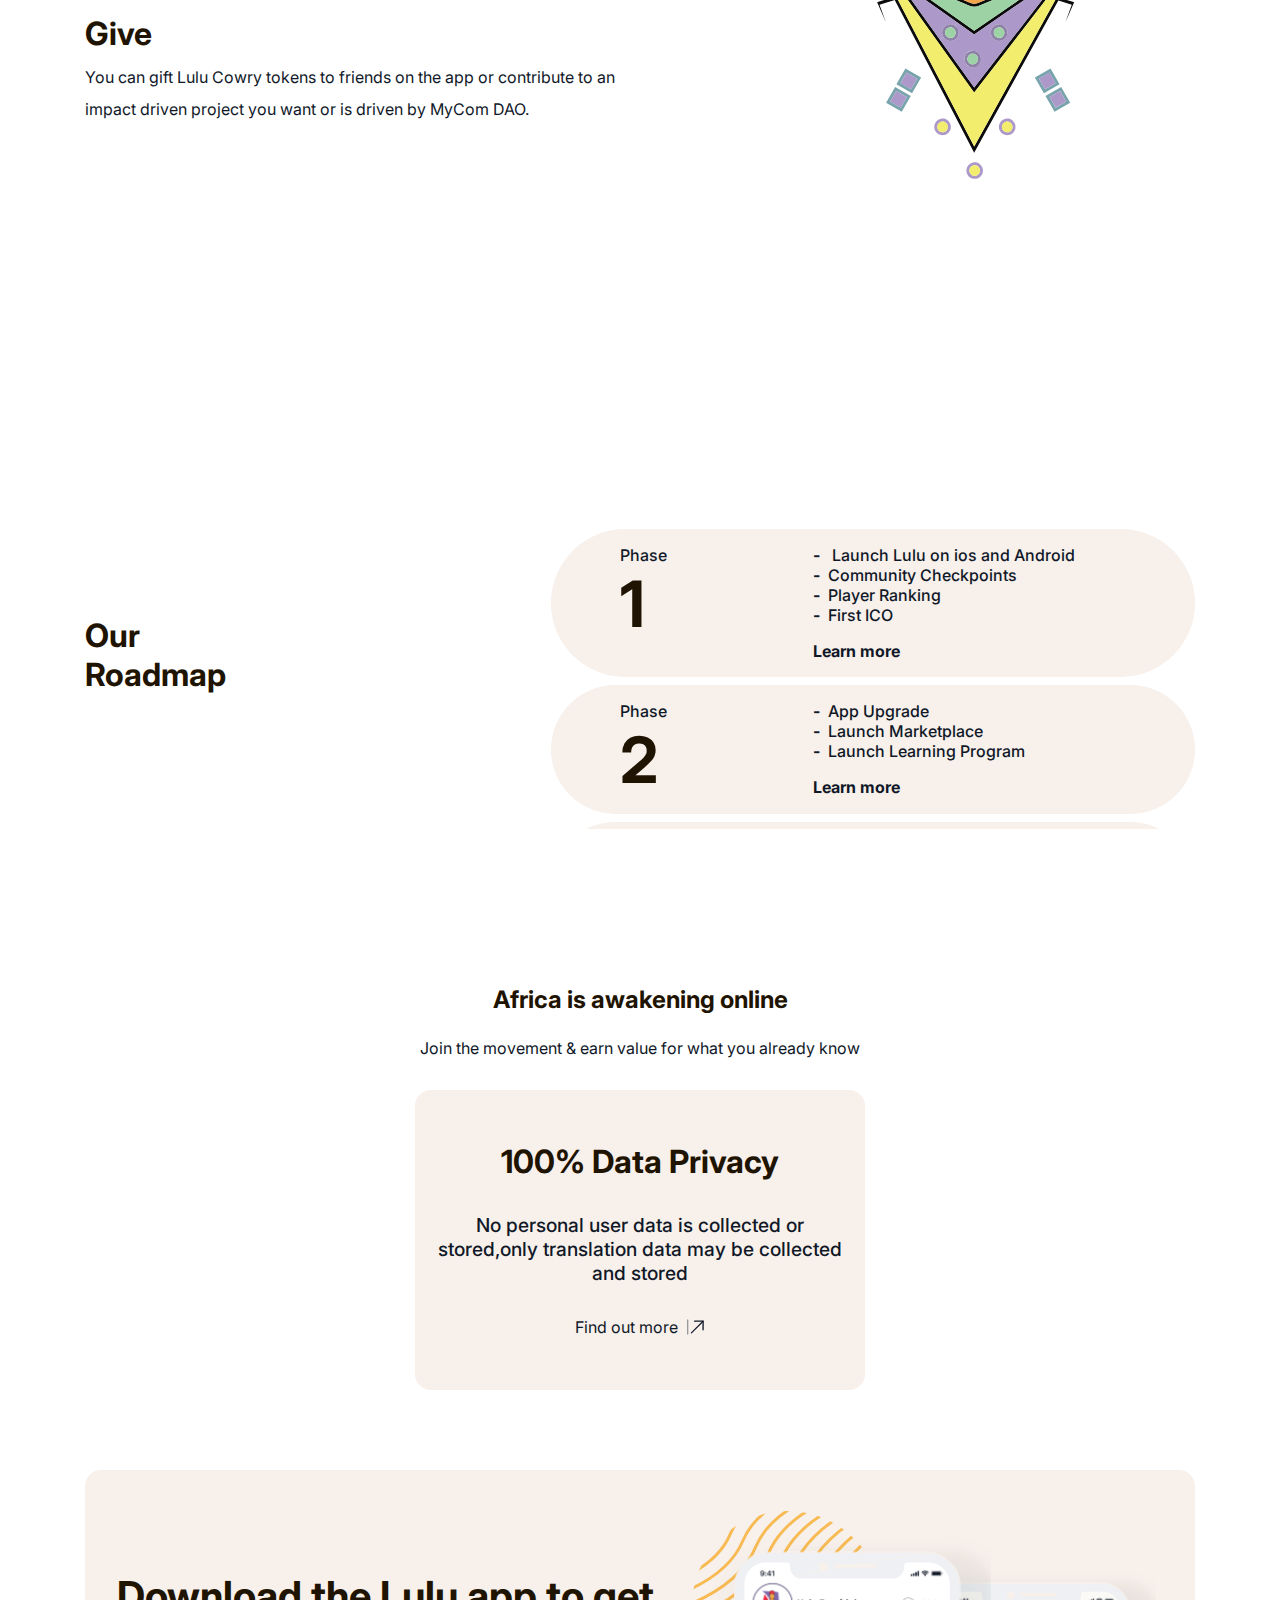
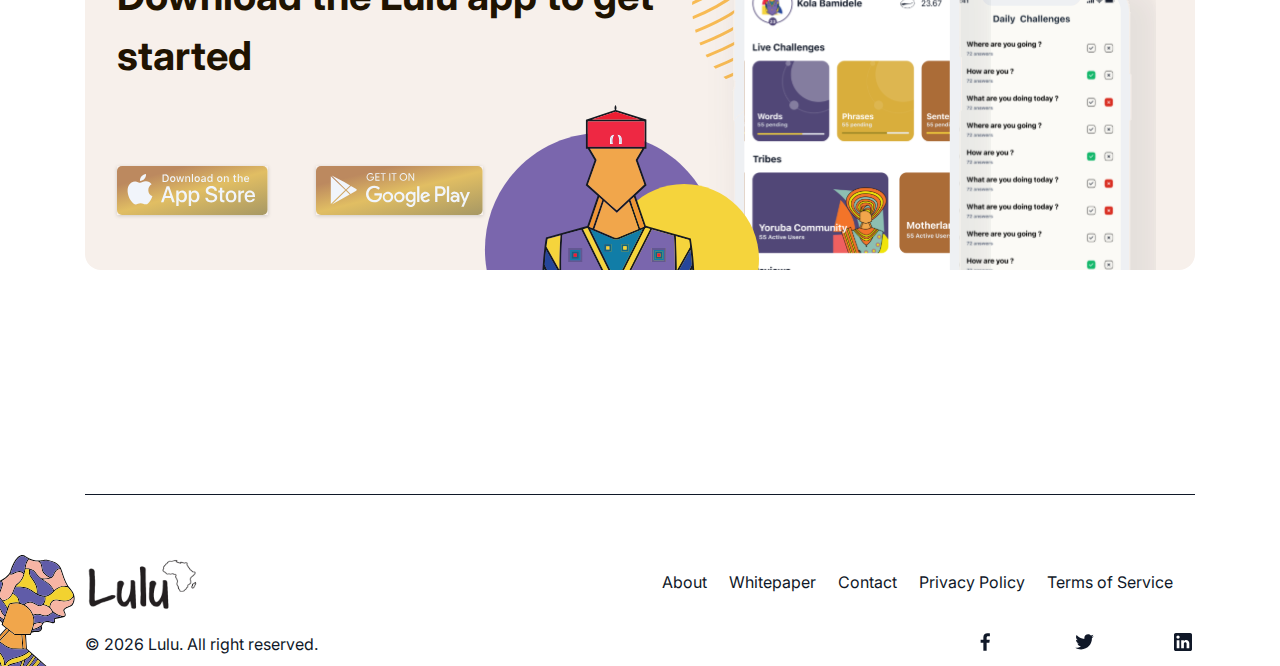
==== commit 6311454b: "Fix: fixed small responsiveness issue, final deploy" ====
--- a/index.html
+++ b/index.html
@@ -19,7 +19,7 @@
   <body>
     <header class="header">
       <nav class="nav container">
-        <a href="index.html" class="nav-logo-wrapper">
+        <a href="/" class="nav-logo-wrapper">
           <div class="nav-logo">
             <img src="images/Lulu brand image.svg" alt="Lulu logo" />
           </div>
@@ -36,17 +36,21 @@
       </nav>
       <div class="mobile-nav-wrapper">
         <nav class="mobile-nav">
-            <div class="mobile-nav-logo">
-                <a href="index.html"><img src="images/Lulu brand image.svg" alt="lulu game"></a>
-                <button class="close-btn">x</button>
-            </div>
-           <div class="mobile-nav-list-wrapper">
+          <div class="mobile-nav-logo">
+            <a href="/"
+              ><img src="images/Lulu brand image.svg" alt="lulu game"
+            /></a>
+            <button class="close-btn">x</button>
+          </div>
+          <div class="mobile-nav-list-wrapper">
             <ul class="mobile-nav-list">
-                <li class="mobile-nav-item"><a href="index.html">Home</a></li>
-                <li class="mobile-nav-item"><a href="about.html">About</a></li>
-                <li class="mobile-nav-item"><a href="#download">Download the app</a></li>
+              <li class="mobile-nav-item"><a href="/">Home</a></li>
+              <li class="mobile-nav-item"><a href="about.html">About</a></li>
+              <li class="mobile-nav-item">
+                <a href="#download">Download the app</a>
+              </li>
             </ul>
-           </div>
+          </div>
         </nav>
       </div>
     </header>
@@ -91,7 +95,6 @@
         </div>
       </section>
       <section class="translate-section">
-        <!-- <span id="display-text"></span> -->
         <div class="container">
           <div class="translate-heading">
             <span
@@ -257,7 +260,7 @@
               ></a>
             </div>
           </div>
-          <div  class="cta-download-app">
+          <div class="cta-download-app">
             <div class="cta-download-text">
               <h2 class="cta-download-heading">
                 Download the Lulu app to get started
@@ -291,7 +294,7 @@
       <div class="container">
         <nav class="footer-nav">
           <div class="footer-logo">
-            <a href="index.html" class="footer-brand-logo">
+            <a href="/" class="footer-brand-logo">
               <img src="images/Lulu brand image.svg" alt="footer logo" />
             </a>
           </div>
@@ -339,8 +342,7 @@
         </nav>
       </div>
     </footer>
-     
-    </style>
+
     <script src="js/index.js" defer></script>
     <script src="js/main.js" defer></script>
   </body>
--- a/css/style.css
+++ b/css/style.css
@@ -25,7 +25,7 @@
   );
 }
 html {
-  overflow-x: hidden;
+  overflow-x: hidden !important;
   scroll-behavior: smooth;
   text-rendering: optimizelegibility;
   -webkit-font-smoothing: antialiased;
@@ -57,6 +57,7 @@
   font-family: "Inter", sans-serif;
   font-size: 16px;
   color: var(--color-body);
+  margin: 0 auto;
 }
 h1,
 h2,
@@ -67,7 +68,7 @@
   color: var(--color-heading);
 }
 .container {
-  width: 100%;
+  width: 98%;
   padding-right: 15px;
   padding-left: 15px;
   margin-right: auto;
@@ -269,8 +270,16 @@
   font-size: 1.4rem;
   font-weight: bold;
   -webkit-background-clip: text;
+  background-clip: text;
   -webkit-text-fill-color: transparent;
   padding-bottom: 1rem;
+}
+.translate-image__2 img,
+.translate-image__3 img,
+.translate-image img {
+  width: 100%;
+  height: 100%;
+  object-fit: contain;
 }
 
 .translate-title {
@@ -298,8 +307,8 @@
 }
 .roadmap-grid {
   display: grid;
-  grid-template-columns: 40% 60%;
-  grid-gap: 1rem;
+  grid-template-columns: 40% 58%;
+  grid-gap: 2%;
 }
 .roadmap-text-wrapper {
   align-self: center;
@@ -323,13 +332,14 @@
   display: none;
 }
 .roadmap-detail-item {
-  width: 500px;
+  width: 100%;
   height: 150px;
   border-radius: 8rem;
   background-color: var(--color-secondary-2);
   margin-bottom: 0.5rem;
-  display: flex;
-  align-items: center;
+  display: grid;
+  grid-template-columns: 30% 60%;
+  grid-gap: 10%;
   padding: 1rem 1.3rem;
   font-weight: 500;
   /* justify-content: space-evenly; */
@@ -530,6 +540,12 @@
   text-justify: inter-word;
 }
 
+.signature {
+  flex-wrap: wrap;
+  font-size: 1rem;
+  list-style: none;
+}
+
 /* ###################### privacy-policy & terms and condition - page 3 & 4 ###################### */
 
 .privacy-policy-section,
@@ -546,6 +562,7 @@
     url("/images/HeroImage.png");
   background-position: center;
   background-size: contain;
+  overflow: hidden;
 }
 
 .privacy-policy-heading,
@@ -557,14 +574,18 @@
 .terms_and_condition-text {
   line-height: 2;
   text-align: justify;
-  text-justify: inter-word;
-}
+  text-justify: distribute;
+}
+
 .privacy-outer-list {
   list-style: none;
 }
 .privacy-inner-list {
   margin-left: 3rem;
-}
+  flex-wrap: wrap;
+}
+
+.pp-in
 
 /* ########### contact section - page 5 ########### */
 
@@ -608,98 +629,142 @@
   object-fit: contain;
 }
 
+/* all section overide rules */
+/* div[class$="section"] {
+  overflow: hidden;
+} */
+
+.translate-section,
+.roadmap-section,
+.hero-section,
+.cta-section {
+  overflow: hidden !important;
+}
+
+.footer-nav-item {
+  padding-bottom: 0.5rem;
+}
+
 /*######################### responsiveness   #################################### */
 @media (max-width: 575px) {
   .showcase-grid,
+  .roadmap-grid,
   .translate-grid,
-  .roadmap-grid,
-  .contact-grid,
-  .cta-download-app {
+  .cta-download-app,
+  .contact-grid {
     grid-template-columns: 100%;
-    grid-template-rows: 1fr;
-    grid-row-gap: 1.5rem;
-  }
-  .centered {
-    height: 100%;
-  }
+    grid-template-rows: auto;
+  }
+
+  .container {
+    padding: 0;
+    margin: 0 auto;
+    width: 95%;
+  }
+
   .hero-section {
-    height: 650px;
-  }
-  .about-section {
+    height: 750px;
+  }
+
+  .showcase-section {
     padding-top: 2rem;
   }
-  .showcase-section {
-    padding-top: 1rem;
-  }
   .showcase-stats {
+    align-self: center;
     justify-self: center;
   }
   .showcase-stats__heading {
     font-size: 8rem;
   }
   .hero-heading__title {
-    font-size: 2.5rem;
+    font-size: 2.8rem;
     text-align: center;
+    padding-bottom: 1.3rem;
+  }
+  .hero-heading__subtitle {
+    text-align: center;
+    font-size: 1.35rem;
     padding-bottom: 1rem;
-  }
-  .hero-heading__subtitle {
-    font-size: 1.2rem;
   }
   .footer {
     padding-top: 3rem;
   }
-  .footer::before,
-  .footer::after,
-  .footer-nav-list::before,
-  .footer-nav-list::after {
-    margin: 0;
-    padding: 0;
-  }
+
   .footer-nav,
   .footer-social-nav {
     flex-direction: column;
+  }
+  .footer-social-nav-list {
+    justify-content: space-evenly;
     padding-top: 1rem;
+    width: 100%;
+  }
+  .footer-logo {
     padding-bottom: 1rem;
   }
-  .footer-social-nav-list {
-    width: 100%;
-    justify-content: space-evenly;
-  }
-  .footer-logo {
-    padding-bottom: 0.5rem;
-  }
   .footer-corner-img {
+    width: 150px;
+    height: 150px;
+    left: 0rem;
+    bottom: -3rem;
     display: none;
     visibility: hidden;
   }
+  .footer-corner-img img {
+    width: 100%;
+    height: 100%;
+    object-fit: contain;
+  }
   .footer-nav-list {
     width: 100%;
     flex-wrap: wrap;
   }
   .menu-btn {
+    display: block;
     visibility: visible;
-    display: block;
   }
   .nav-list {
     display: none;
     visibility: hidden;
   }
 
-  .roadmap-detail {
-    align-self: center;
-  }
+  .about-text,
+  .how-it-work-text {
+    padding-bottom: 1.5rem;
+    line-height: 2;
+    text-align: left;
+    text-justify: inter-word;
+  }
+
+  .privacy-policy-text,
+  .terms_and_condition-text {
+    line-height: 2;
+    text-align: left;
+    text-justify: distribute;
+  }
+
   .roadmap-detail-item {
-    width: 370px;
-    border-radius: 5rem;
-    font-size: 0.9rem;
-  }
-  .translate-image {
+    width: 100%;
+    font-size: 0.8rem;
+    height: 140px;
+    line-height: 1.5;
+    grid-template-columns: 30% 65%;
+    grid-gap: 5%;
+  }
+  .translate-image,
+  .translate-image__2,
+  .translate-image__3 {
     text-align: center;
-    align-self: center;
-  }
-  .translate-image img {
-    width: 95%;
-  }
+  }
+  .translate-image img,
+  .translate-image__2 img,
+  .translate-image__3 img {
+    width: 90%;
+    height: 90%;
+    object-fit: contain;
+    text-align: center;
+  }
+
   .cta-privacy-detail {
     width: 95%;
   }
@@ -709,33 +774,40 @@
   .translate-info {
     order: 2;
   }
-  .cta-download-heading {
-    font-size: 1.5rem;
-  }
-  .cta-download-text {
-    margin-top: 0.5rem;
-  }
-  .cta-download-abslt-image {
-    left: 0;
-    bottom: -14rem;
-  }
-  .cta-apple-store {
-    margin-right: 1rem;
-  }
   .cta-download-app {
     padding: 1rem;
   }
+  .cta-download-heading {
+    font-size: 1.8rem;
+  }
+  .cta-apple-store,
+  .cta-play-store {
+    width: 40%;
+  }
+
+  .cta-apple-store img,
+  .cta-play-store img {
+    width: 100%;
+  }
+
+  .cta-download-text {
+    width: 100%;
+    margin-top: 1rem;
+  }
+  .cta-download-abslt-image {
+    bottom: -14rem;
+    left: 1rem;
+  }
+
   .contact-section {
-    padding-top: 7rem;
-  }
-  .contact-info {
-    align-self: center;
-  }
+    padding-top: 5rem;
+  }
+
   .translate-title {
-    font-size: 2.5rem;
+    font-size: 2.8rem;
   }
   .translate-subtitle {
-    font-size: 1.2rem;
+    font-size: 1.3rem;
   }
   .contact-section {
     padding-top: 3rem;
@@ -747,6 +819,157 @@
   }
   .signature-code {
     font-size: 0.9rem;
+  }
+
+  /* mobile navigation */
+
+  .mobile-nav-wrapper {
+    display: block;
+    position: absolute;
+    width: 100%;
+    height: 100vh;
+    top: 0px;
+    opacity: 0;
+    left: -1000px;
+    right: 0;
+    background-color: rgba(0, 0, 0, 0.62);
+    z-index: 1;
+    transition: all 0.85s ease-in-out;
+    visibility: hidden;
+    transform: translateX(-1000px);
+  }
+
+  .mobile-nav {
+    background-color: #fff;
+    width: 75%;
+    height: 100vh;
+    position: absolute;
+    z-index: 2;
+    display: grid;
+    visibility: hidden;
+    transition: all 0.85s ease-out;
+    opacity: 0;
+    transform: translateX(-1000px);
+    grid-template-rows: 30% 70%;
+    grid-template-columns: auto;
+    box-shadow: rgba(0, 0, 0, 0.1) 0px 4px 12px;
+  }
+
+  .mobile-nav-wrapper.open {
+    opacity: 1;
+    transition: all 0.8s;
+    visibility: visible;
+    left: 0;
+    transform: translateX(0px);
+  }
+  .mobile-nav-wrapper.open .mobile-nav {
+    transform: translateX(0px);
+    opacity: 1;
+    visibility: visible;
+  }
+
+  .mobile-nav-list-wrapper,
+  .mobile-nav-logo {
+    display: flex;
+    align-items: center;
+    justify-content: center;
+    flex-direction: column;
+  }
+  .mobile-nav-logo a {
+    width: 60%;
+  }
+  .mobile-nav-logo {
+    position: relative;
+  }
+  .mobile-nav-list {
+    list-style: none;
+    height: 100%;
+  }
+  .close-btn {
+    position: absolute;
+    color: var(--color-tertiary);
+    top: 1rem;
+    border: 0;
+    right: 5%;
+    outline: 0;
+    padding: 0.3rem 0.7rem;
+    font-weight: bold;
+    font-size: 1.4rem;
+    border-radius: 100%;
+    background-color: var(--color-secondary-2);
+  }
+
+  .mobile-nav-item {
+    padding: 2rem 0;
+    font-size: 1.5rem;
+    font-weight: 500;
+  }
+  .mobile-nav-item:not(:last-child) {
+    border-bottom: 1.5px solid #1f1301;
+  }
+  .mobile-nav-item:not(:last-child):hover {
+    border-bottom: 1.5px solid var(--color-primary);
+    transition: 0.5s;
+  }
+  .mobile-nav-item:hover {
+    transform: scale(1.1);
+    transition: 0.5s;
+    color: var(--color-tertiary);
+  }
+}
+
+@media (min-width: 576px) and (max-width: 767px) {
+  .container {
+    width: 540px;
+  }
+  .privacy-policy-text {
+    text-align: left;
+  }
+  .roadmap-detail-item {
+    width: 100%;
+  }
+  .menu-btn {
+    display: block;
+    visibility: visible;
+  }
+  .nav-list {
+    display: none;
+    visibility: hidden;
+  }
+  .cta-download-app {
+    padding: 1rem;
+  }
+  .cta-download-heading {
+    font-size: 1.8rem;
+  }
+  .cta-download-text {
+    width: 100%;
+    margin-top: 1rem;
+  }
+  .cta-download-abslt-image {
+    bottom: -14rem;
+    left: 1rem;
+  }
+
+  .footer {
+    padding-top: 3rem;
+  }
+  .footer-nav-list {
+    width: 100%;
+    flex-wrap: wrap;
+  }
+
+  .footer-nav,
+  .footer-social-nav {
+    flex-direction: column;
+  }
+  .footer-social-nav-list {
+    justify-content: space-evenly;
+    padding-top: 1rem;
+    width: 100%;
+  }
+  .footer-logo {
+    padding-bottom: 1rem;
   }
 
   /* mobile navigation */
@@ -845,23 +1068,94 @@
     color: var(--color-tertiary);
   }
 }
-
-@media (min-width: 576px) and (max-width: 767px) {
-  .container {
-    width: 540px;
-  }
-  .privacy-policy-text {
-    text-align: left;
-  }
-}
 @media (min-width: 768px) and (max-width: 991px) {
   .container {
     width: 720px;
   }
+  .roadmap-detail-item {
+    width: 100%;
+  }
+  .nav-list {
+    width: 50%;
+  }
+  .cta-download-app {
+    padding: 1rem;
+  }
+  .cta-download-heading {
+    font-size: 1.8rem;
+  }
+  .cta-download-text {
+    width: 100%;
+    margin-top: 1rem;
+  }
+  .cta-download-abslt-image {
+    bottom: -14rem;
+    left: 1rem;
+  }
+  .footer-corner-img {
+    width: 150px;
+    height: 150px;
+    left: -3rem;
+    bottom: -3rem;
+  }
+  .footer-corner-img img {
+    width: 100%;
+    height: 100%;
+    object-fit: contain;
+  }
+  .footer {
+    padding-top: 3rem;
+  }
+  .footer-nav-list {
+    width: 100%;
+    flex-wrap: wrap;
+  }
+  .footer-nav,
+  .footer-social-nav {
+    flex-direction: column;
+  }
+  .footer-social-nav-list {
+    justify-content: space-evenly;
+    padding-top: 1rem;
+    width: 100%;
+  }
+  .footer-logo {
+    padding-bottom: 1rem;
+  }
 }
 @media (min-width: 992px) and (max-width: 1199px) {
   .container {
     width: 960px;
+  }
+  .footer-corner-img {
+    width: 150px;
+    height: 150px;
+    left: -3rem;
+    bottom: -3rem;
+  }
+  .footer-corner-img img {
+    width: 100%;
+    height: 100%;
+    object-fit: contain;
+  }
+  .footer {
+    padding-top: 3rem;
+  }
+  .footer-nav-list {
+    width: 100%;
+    flex-wrap: wrap;
+  }
+  .footer-nav,
+  .footer-social-nav {
+    flex-direction: column;
+  }
+  .footer-social-nav-list {
+    justify-content: space-evenly;
+    padding-top: 1rem;
+    width: 100%;
+  }
+  .footer-logo {
+    padding-bottom: 1rem;
   }
 }
 @media (min-width: 1200px) and (max-width: 1399px) {
@@ -894,8 +1188,16 @@
   .footer-nav-list {
     width: 50%;
   }
-}
-@media (min-width: 1400px) {
+
+  .translate-image__2 img,
+  .translate-image img,
+  .translate-image__3 img {
+    width: 80%;
+    height: 80%;
+  }
+}
+
+@media (min-width: 1400px) and (max-width: 1670px) {
   .container {
     width: 1320px;
   }
@@ -906,4 +1208,39 @@
     padding-top: 8rem;
     padding-bottom: 1rem;
   }
-}
+  .footer-corner-img {
+    width: 150px;
+    height: 150px;
+    left: -3rem;
+    bottom: -3rem;
+  }
+  .footer-corner-img img {
+    width: 100%;
+    height: 100%;
+    object-fit: contain;
+  }
+  .translate-image__2 img,
+  .translate-image img,
+  .translate-image__3 img {
+    width: 80%;
+    height: 80%;
+  }
+}
+@media (min-width: 1671px) {
+  .container {
+    width: 1320px;
+  }
+  .hero-section {
+    height: 800px;
+  }
+  .contact-section {
+    padding-top: 8rem;
+    padding-bottom: 1rem;
+  }
+  .translate-image__2 img,
+  .translate-image img,
+  .translate-image__3 img {
+    width: 80%;
+    height: 80%;
+  }
+}
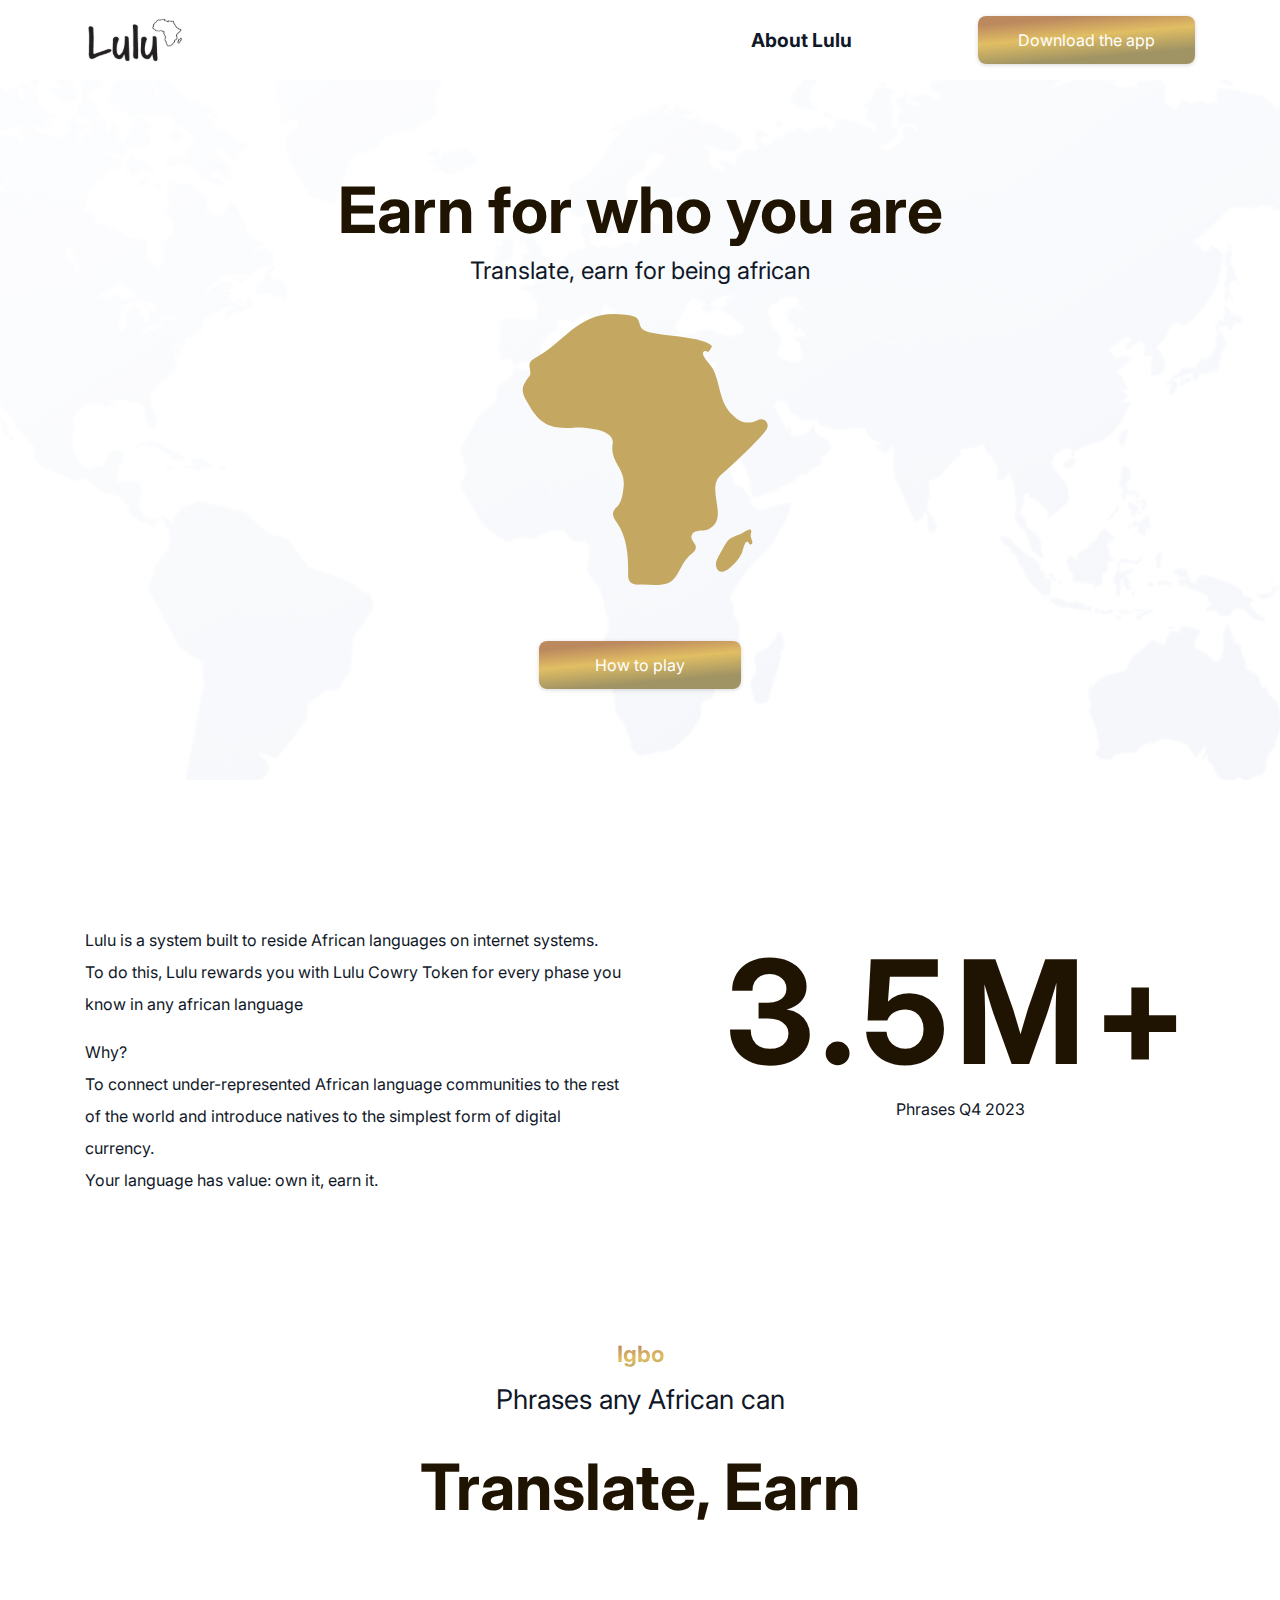
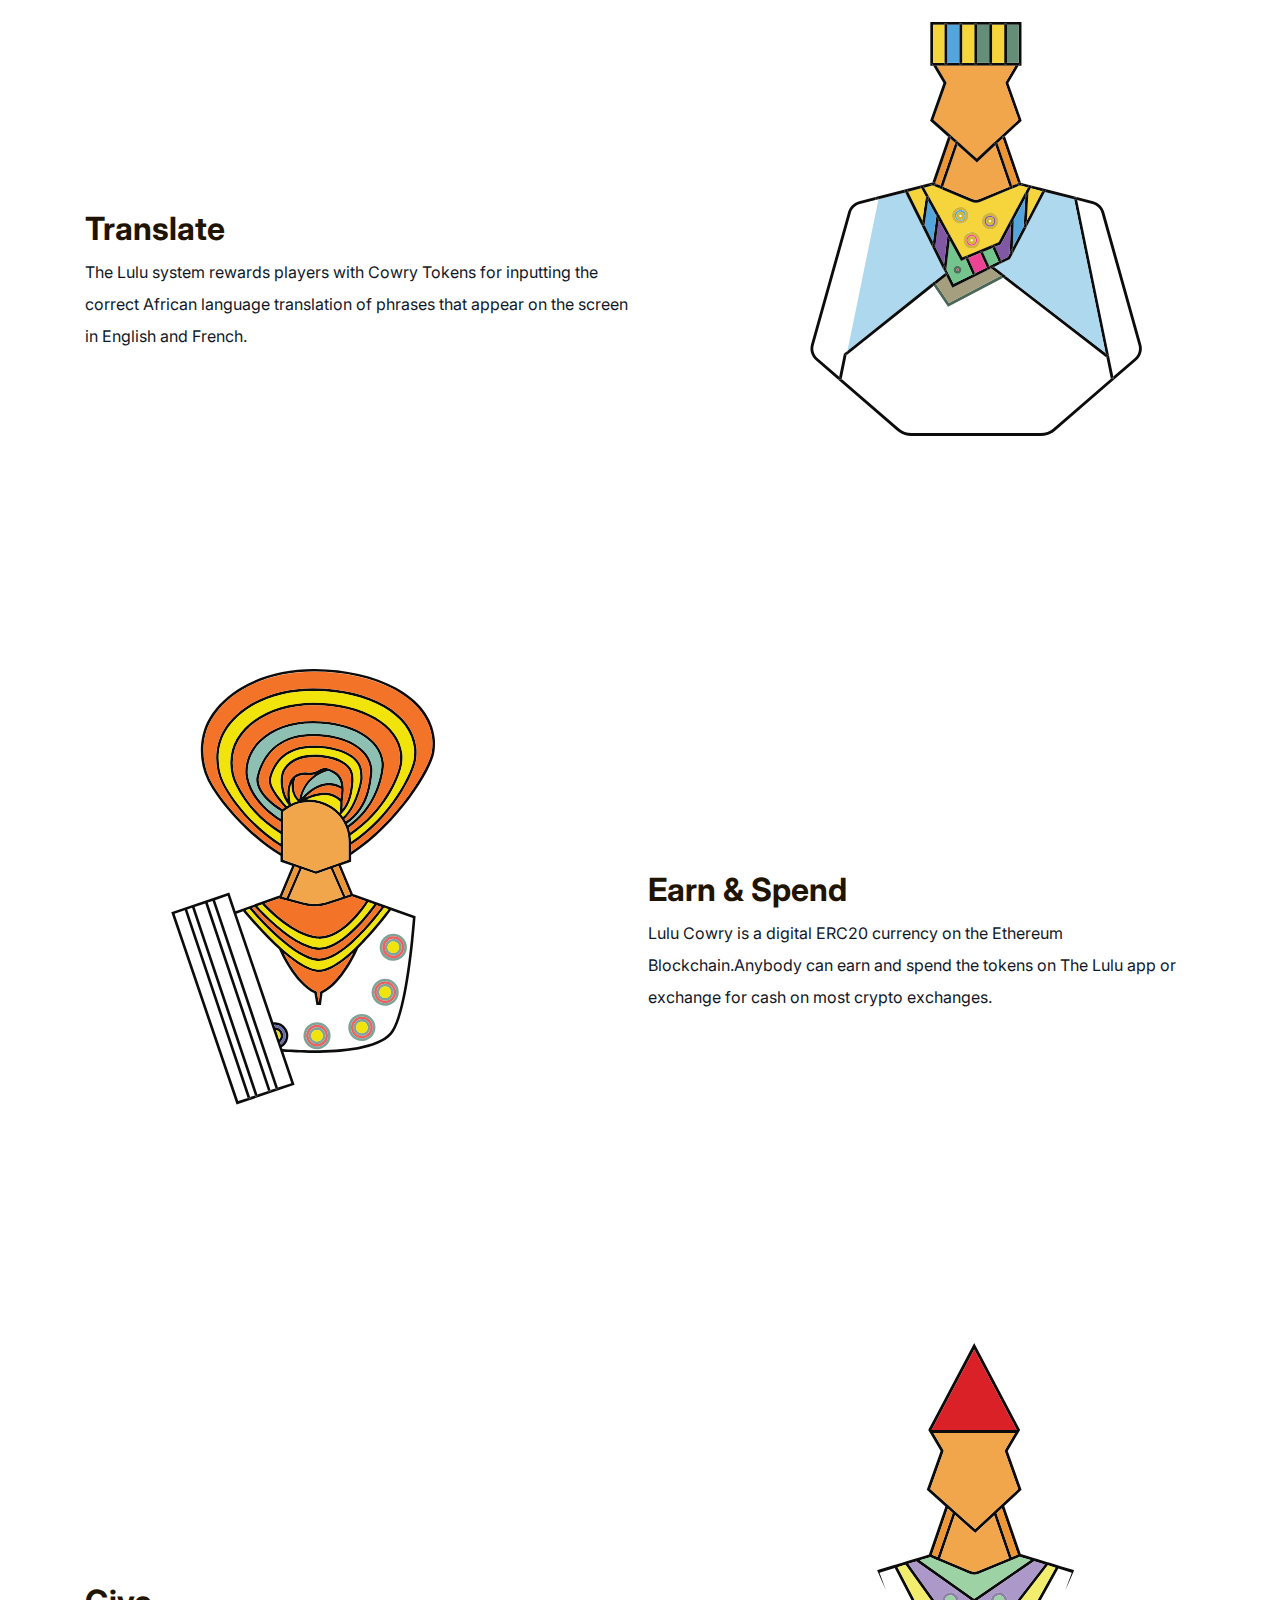
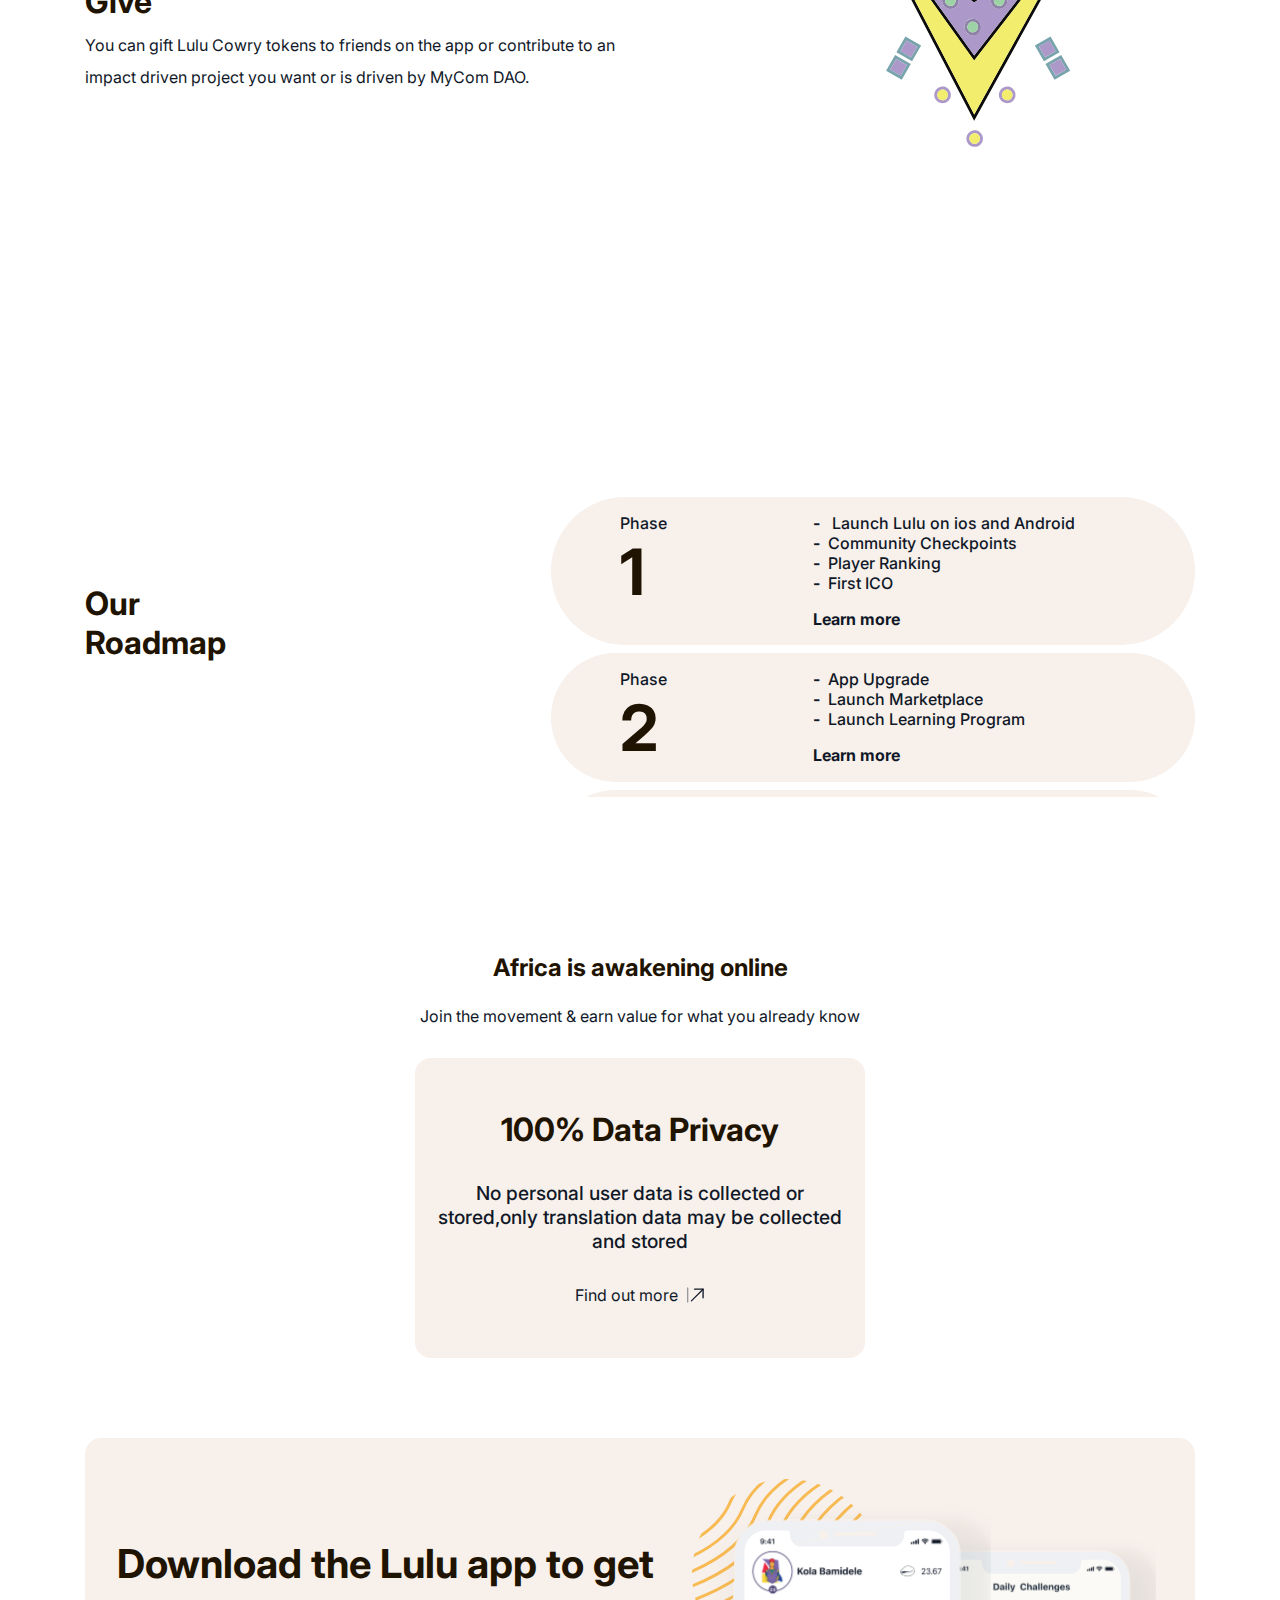
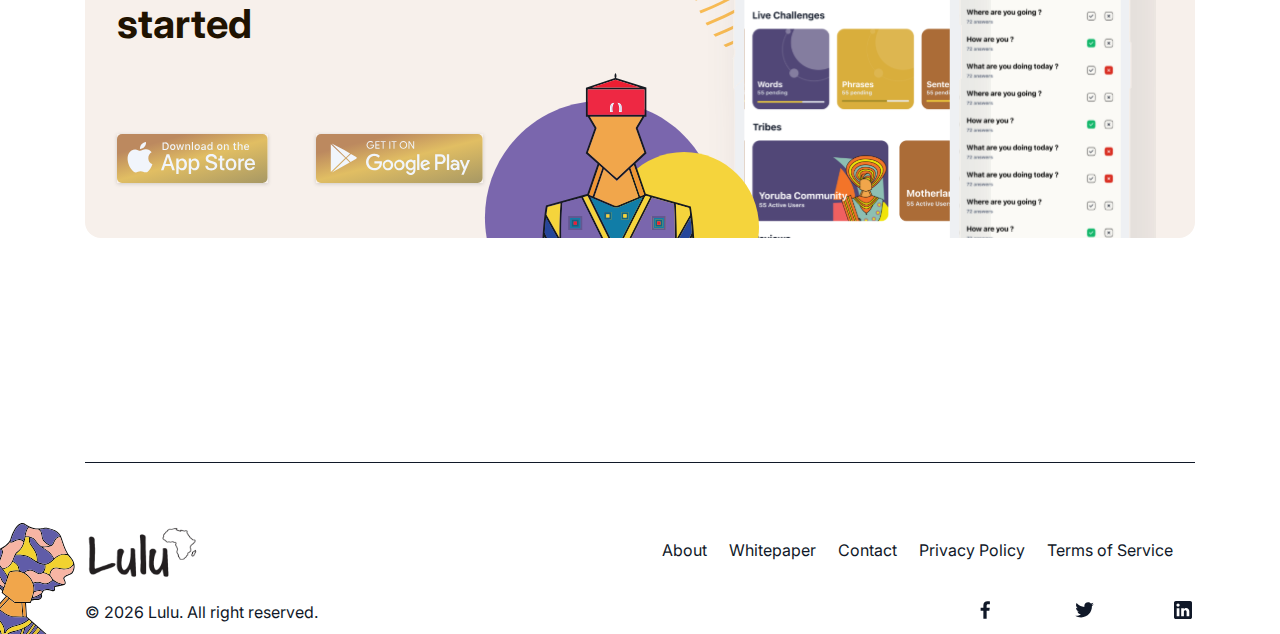
==== commit 5d28a368: "changed contents" ====
--- a/index.html
+++ b/index.html
@@ -74,9 +74,9 @@
           <div class="showcase-grid">
             <div class="showcase-vision">
               <p class="showcase-vision__text">
-                Lulu is a system built to populate African language contents on
-                the metaverse. <br />
-                To do this, Lulu reward you with Lulu Cowry Token for every
+                Lulu is a system built to reside African languages on
+                internet systems. <br />
+                To do this, Lulu rewards you with Lulu Cowry Token for every
                 phase you know in any african language
               </p>
               <p class="showcase-vision__text">
@@ -88,8 +88,8 @@
               </p>
             </div>
             <div class="showcase-stats">
-              <h1 class="showcase-stats__heading">2M+</h1>
-              <p class="showcase-stats__subheading">Predicted Users Q4 2023</p>
+              <h1 class="showcase-stats__heading">3.5M+</h1>
+              <p class="showcase-stats__subheading">Phrases Q4 2023</p>
             </div>
           </div>
         </div>
